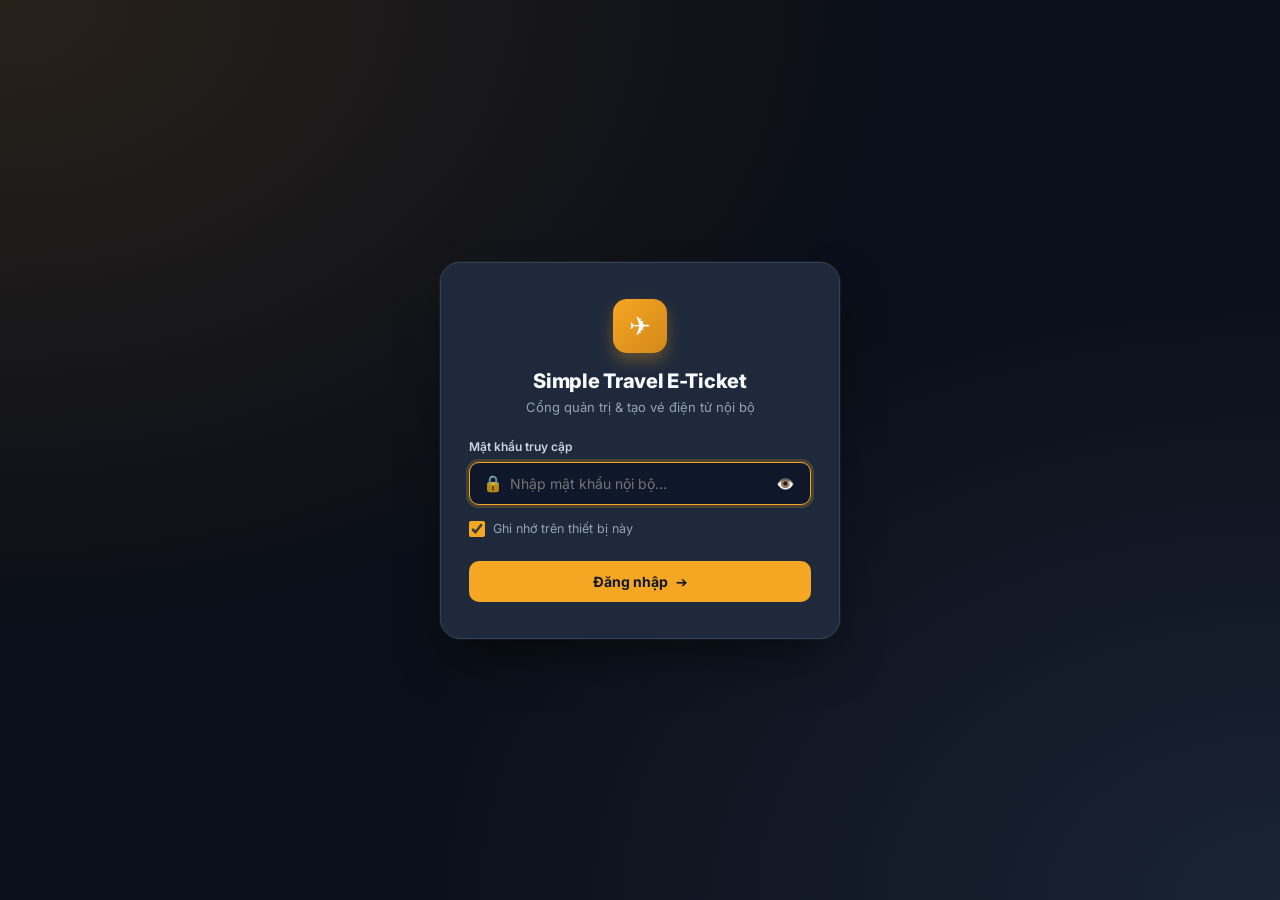
==== index.html @ 7ed2307c "feat: add duplicate booking warning with overwrite confirmation and flight date sorting in booking m" ====
<!DOCTYPE html>
<html lang="vi">
<head>
  <meta charset="UTF-8">
  <meta name="viewport" content="width=device-width, initial-scale=1.0">
  <title>Simple Travel — E-Ticket Generator</title>
  <link rel="preconnect" href="https://fonts.googleapis.com">
  <link rel="preconnect" href="https://fonts.gstatic.com" crossorigin>
  <link href="https://fonts.googleapis.com/css2?family=Inter:wght@300;400;500;600;700;800&display=swap" rel="stylesheet">
  <link rel="stylesheet" href="css/style.css?v=4.1">
  <script>
    // Early session check to prevent FOUC (flash of unauthenticated content)
    (function() {
      var isAuth = localStorage.getItem('st_auth_session') === 'true' || sessionStorage.getItem('st_auth_session') === 'true';
      if (!isAuth) {
        document.documentElement.classList.add('auth-locked');
      }
    })();
  </script>
</head>
<body>

  <!-- ===== AUTH LOGIN OVERLAY ===== -->
  <div id="auth-overlay" class="auth-overlay">
    <div class="auth-card" id="auth-card">
      <div class="auth-logo-badge">✈️</div>
      <h2 class="auth-title">Simple Travel E-Ticket</h2>
      <p class="auth-subtitle">Cổng quản trị &amp; tạo vé điện tử nội bộ</p>
      
      <form id="auth-form" class="auth-form" onsubmit="return false;">
        <div class="auth-field">
          <label for="auth-password" class="auth-label">Mật khẩu truy cập</label>
          <div class="auth-input-wrap">
            <span class="auth-input-icon">🔒</span>
            <input type="password" id="auth-password" class="auth-input" placeholder="Nhập mật khẩu nội bộ..." autocomplete="current-password">
            <button type="button" id="btn-toggle-pwd" class="btn-toggle-pwd" title="Hiện/ẩn mật khẩu">👁️</button>
          </div>
          <div id="auth-error" class="auth-error" style="display:none;"></div>
        </div>

        <div class="auth-remember-row">
          <label class="auth-remember-label">
            <input type="checkbox" id="auth-remember" checked>
            <span>Ghi nhớ trên thiết bị này</span>
          </label>
        </div>

        <button type="submit" id="btn-auth-login" class="btn btn--primary auth-btn-submit">
          <span>Đăng nhập</span> ➔
        </button>
      </form>
    </div>
  </div>

  <!-- ===== HEADER ===== -->
  <header class="header">
    <div class="header__brand">
      <div class="header__logo">✈</div>
      <div>
        <h1 class="header__title">E-Ticket Generator</h1>
        <p class="header__subtitle">Simple Travel</p>
      </div>
    </div>
    <div style="margin-left:auto;display:flex;align-items:center;gap:8px;">
      <button class="btn btn--outline btn--sm" id="btn-header-history" style="color:var(--brand-dark);border-color:var(--brand-border);background:var(--brand-surface);font-size:12px;padding:5px 12px;font-weight:600;" title="Xem các vé đã lưu & mở lại nhanh">
        📂 Quản lý Booking
      </button>
      <button class="btn btn--outline btn--sm" id="btn-header-change-pwd" style="color:var(--brand-muted);font-size:12px;padding:5px 10px;" title="Đổi mật khẩu truy cập">
        🔑 Đổi mật khẩu
      </button>
      <button class="btn btn--outline btn--sm" id="btn-header-logout" style="color:#ef4444;border-color:#fca5a5;font-size:12px;padding:5px 10px;" title="Đăng xuất khỏi thiết bị này">
        🚪 Đăng xuất
      </button>
      <span class="badge">v4.0</span>
    </div>
  </header>

  <!-- ===== APP LAYOUT ===== -->
  <div class="app-layout">

    <!-- ===== SIDEBAR ===== -->
    <aside class="sidebar" id="sidebar">

      <!-- Panel: Upload -->
      <div class="panel" id="panel-upload">
        <div class="panel__header">
          <span class="panel__step">1</span>
          <div>
            <div class="panel__title">Upload vé HTML</div>
            <div class="panel__desc">Kéo thả hoặc click chọn file</div>
          </div>
        </div>
        <div class="upload-zone" id="upload-zone">
          <div class="upload-zone__icon">
            <svg width="36" height="36" viewBox="0 0 24 24" fill="none" stroke="currentColor" stroke-width="1.5" stroke-linecap="round" stroke-linejoin="round">
              <path d="M21 15v4a2 2 0 0 1-2 2H5a2 2 0 0 1-2-2v-4"/>
              <polyline points="17 8 12 3 7 8"/><line x1="12" y1="3" x2="12" y2="15"/>
            </svg>
          </div>
          <p class="upload-zone__text">Kéo thả file HTML vào đây</p>
          <p class="upload-zone__hint">hoặc click để chọn file</p>
          <input type="file" id="file-input" accept=".html,.htm" hidden>
        </div>
        <div class="file-info" id="file-info">
          <div class="file-info__icon">
            <svg width="18" height="18" viewBox="0 0 24 24" fill="none" stroke="currentColor" stroke-width="2"><path d="M14 2H6a2 2 0 0 0-2 2v16a2 2 0 0 0 2 2h12a2 2 0 0 0 2-2V8z"/><polyline points="14 2 14 8 20 8"/></svg>
          </div>
          <div class="file-info__details">
            <span class="file-info__name" id="file-name">—</span>
            <span class="file-info__size" id="file-size">—</span>
          </div>
          <button class="file-info__remove" id="btn-remove" title="Xoá file">
            <svg width="14" height="14" viewBox="0 0 24 24" fill="none" stroke="currentColor" stroke-width="2"><line x1="18" y1="6" x2="6" y2="18"/><line x1="6" y1="6" x2="18" y2="18"/></svg>
          </button>
        </div>
      </div>

      <!-- Panel: Colors (hidden until file loaded) -->
      <div class="panel panel--collapsible collapsed" id="panel-colors" style="display:none;">
        <div class="panel__header" role="button" tabindex="0" title="Bấm để thu gọn/mở rộng">
          <span class="panel__step">2</span>
          <div style="flex:1;">
            <div class="panel__title">Màu thương hiệu</div>
            <div class="panel__desc">Chọn màu chủ đạo cho vé</div>
          </div>
          <svg class="panel__chevron" width="20" height="20" viewBox="0 0 24 24" fill="none" stroke="currentColor" stroke-width="2.5" stroke-linecap="round" stroke-linejoin="round"><polyline points="6 9 12 15 18 9"></polyline></svg>
        </div>
        <div class="panel__body">
          <span class="ctrl-label">Màu gợi ý</span>
          <div class="preset-grid" id="preset-grid"></div>
          <div class="color-picker-row">
            <input type="color" id="color-picker" value="#F5A623" class="color-picker-input">
            <input type="text" id="color-hex" value="#F5A623" class="color-hex-input" maxlength="7" spellcheck="false">
            <button class="btn btn--outline btn--sm" id="btn-reset" title="Reset về Simple Travel Orange">↺</button>
          </div>
          <div class="toggle-row">
            <label class="toggle-switch">
              <input type="checkbox" id="gradient-toggle">
              <span class="toggle-slider"></span>
            </label>
            <span class="toggle-label">Gradient header</span>
          </div>
        </div>
      </div>

      <!-- Panel: Font -->
      <div class="panel panel--collapsible collapsed" id="panel-font" style="display:none;">
        <div class="panel__header" role="button" tabindex="0" title="Bấm để thu gọn/mở rộng">
          <span class="panel__step">3</span>
          <div style="flex:1;">
            <div class="panel__title">Phông chữ &amp; Cỡ chữ</div>
            <div class="panel__desc">Chọn font &amp; chỉnh cỡ chữ cho vé</div>
          </div>
          <svg class="panel__chevron" width="20" height="20" viewBox="0 0 24 24" fill="none" stroke="currentColor" stroke-width="2.5" stroke-linecap="round" stroke-linejoin="round"><polyline points="6 9 12 15 18 9"></polyline></svg>
        </div>
        <div class="panel__body">
          <div style="margin-bottom:12px;">
            <label class="ctrl-label">Phông chữ</label>
            <select class="font-select" id="font-select">
              <option value="">— Giữ font gốc —</option>
              <option value="Inter" selected>Inter</option>
              <option value="Roboto">Roboto</option>
              <option value="Open Sans">Open Sans</option>
              <option value="Be Vietnam Pro">Be Vietnam Pro</option>
              <option value="Montserrat">Montserrat</option>
              <option value="Nunito">Nunito</option>
              <option value="Quicksand">Quicksand</option>
              <option value="Sarabun">Sarabun</option>
              <option value="Lexend">Lexend</option>
            </select>
          </div>

          <!-- Font scale moved from toolbar -->
          <div>
            <div style="display:flex;align-items:center;justify-content:space-between;margin-bottom:6px;">
              <label class="ctrl-label" style="margin:0;">Cỡ chữ toàn vé</label>
              <span class="fontscale-inline__value" id="fontscale-value" style="font-weight:700;color:var(--brand-primary);font-size:12px;">100%</span>
            </div>
            <div class="fontscale-sidebar-row" style="display:flex;align-items:center;gap:8px;">
              <button type="button" class="btn btn--outline btn--sm" id="fontscale-decrease" style="padding:4px 10px;font-size:14px;font-weight:700;">−</button>
              <input type="range" id="fontscale-slider" min="50" max="150" value="100" step="5" style="flex:1;cursor:pointer;">
              <button type="button" class="btn btn--outline btn--sm" id="fontscale-increase" style="padding:4px 10px;font-size:14px;font-weight:700;">+</button>
              <button type="button" class="btn btn--outline btn--sm" id="btn-fontscale-reset" title="Đặt lại 100% (14px)" style="padding:4px 8px;font-size:11px;">↺</button>
            </div>
          </div>
        </div>
      </div>

      <!-- Panel: Airline & Logo -->
      <div class="panel panel--collapsible collapsed" id="panel-airline" style="display:none;">
        <div class="panel__header" role="button" tabindex="0" title="Bấm để thu gọn/mở rộng">
          <span class="panel__step">4</span>
          <div style="flex:1;">
            <div class="panel__title">Hãng bay &amp; Logo</div>
            <div class="panel__desc">Tải logo riêng &amp; đổi tên hãng</div>
          </div>
          <svg class="panel__chevron" width="20" height="20" viewBox="0 0 24 24" fill="none" stroke="currentColor" stroke-width="2.5" stroke-linecap="round" stroke-linejoin="round"><polyline points="6 9 12 15 18 9"></polyline></svg>
        </div>
        <div class="panel__body">
          <!-- Custom Upload Box -->
          <div id="airline-upload-wrap" style="margin-bottom:12px;">
            <label class="ctrl-label">Tải logo riêng (.png, .jpg, .svg)</label>
            <div class="airline-upload-zone" id="airline-upload-zone">
              <svg width="20" height="20" viewBox="0 0 24 24" fill="none" stroke="currentColor" stroke-width="2" style="color:var(--brand-primary);"><path d="M21 15v4a2 2 0 0 1-2 2H5a2 2 0 0 1-2-2v-4"/><polyline points="17 8 12 3 7 8"/><line x1="12" y1="3" x2="12" y2="15"/></svg>
              <span style="font-size:12px;font-weight:600;">Chọn file ảnh logo hãng</span>
              <input type="file" id="airline-logo-input" accept="image/png,image/jpeg,image/svg+xml,image/webp" hidden>
            </div>
            <div style="font-size:10px;color:var(--brand-muted);margin-top:4px;line-height:1.4;">
              * Kích thước tự động tối ưu (tối đa 120×48px) — không làm lệch layout.
            </div>
          </div>

          <!-- Preview of uploaded logo -->
          <div id="airline-logo-preview-row" style="display:none;align-items:center;gap:10px;padding:8px 10px;background:var(--brand-surface);border:1px solid var(--brand-border);border-radius:var(--radius-sm);margin-bottom:12px;">
            <div style="width:70px;height:40px;background:#fff;border:1px solid #e2e8f0;border-radius:4px;display:flex;align-items:center;justify-content:center;overflow:hidden;padding:2px;">
              <img id="airline-logo-preview-img" src="" style="max-width:100%;max-height:100%;object-fit:contain;">
            </div>
            <div style="flex:1;min-width:0;">
              <span id="airline-logo-name-display" style="font-size:11px;font-weight:600;display:block;white-space:nowrap;overflow:hidden;text-overflow:ellipsis;">Logo tùy chỉnh</span>
              <span style="font-size:10px;color:#059669;font-weight:500;">✓ Đã sẵn sàng</span>
            </div>
            <button class="btn btn--outline btn--sm" id="btn-airline-clear" title="Xóa logo này" style="padding:3px 6px;">✕</button>
          </div>

          <!-- Airline Name text -->
          <div style="margin-bottom:12px;">
            <label class="ctrl-label">Tên hiển thị hãng bay</label>
            <input type="text" id="airline-name-input" placeholder="VD: VIETJET AIR" class="font-select" style="padding:7px 10px;font-size:12px;font-weight:600;" spellcheck="false">
          </div>

          <div class="btn-row">
            <button class="btn btn--primary btn--sm" id="btn-airline-apply">✓ Đổi logo vé</button>
            <button class="btn btn--outline btn--sm" id="btn-airline-reset">↺ Khôi phục gốc</button>
          </div>
        </div>
      </div>

      <!-- Panel: LƯU Ý -->
      <div class="panel panel--collapsible collapsed" id="panel-luu-y" style="display:none;">
        <div class="panel__header" role="button" tabindex="0" title="Bấm để thu gọn/mở rộng">
          <span class="panel__step">5</span>
          <div style="flex:1;">
            <div class="panel__title">Phần LƯU Ý</div>
            <div class="panel__desc">Ẩn/hiện &amp; chỉnh sửa nội dung</div>
          </div>
          <svg class="panel__chevron" width="20" height="20" viewBox="0 0 24 24" fill="none" stroke="currentColor" stroke-width="2.5" stroke-linecap="round" stroke-linejoin="round"><polyline points="6 9 12 15 18 9"></polyline></svg>
        </div>
        <div class="panel__body">
          <div class="luu-y-toggle-row">
            <label class="toggle-switch">
              <input type="checkbox" id="luu-y-toggle" checked>
              <span class="toggle-slider"></span>
            </label>
            <div>
              <div class="luu-y-toggle-text">Hiển thị trên vé</div>
              <div class="luu-y-toggle-hint">Bỏ tick để ẩn khi xuất</div>
            </div>
          </div>

          <!-- Rich formatting toolbar for LƯU Ý -->
          <div class="luu-y-toolbar" id="luu-y-toolbar">
            <button type="button" class="luu-y-tb-btn" data-cmd="bold" title="In đậm"><b>B</b></button>
            <button type="button" class="luu-y-tb-btn" data-cmd="italic" title="In nghiêng"><i>I</i></button>
            <button type="button" class="luu-y-tb-btn" data-cmd="underline" title="Gạch chân"><u>U</u></button>
            <span style="width:1px;height:14px;background:var(--brand-border);margin:0 2px;"></span>
            <button type="button" class="luu-y-tb-btn" data-cmd="insertUnorderedList" title="Danh sách chấm">• List</button>
            <span style="width:1px;height:14px;background:var(--brand-border);margin:0 2px;"></span>
            <button type="button" class="luu-y-tb-btn" data-cmd="color" data-val="#c0392b" title="Chữ đỏ" style="color:#c0392b;font-weight:700;">Đỏ</button>
            <button type="button" class="luu-y-tb-btn" data-cmd="color" data-val="#1C1917" title="Chữ đen" style="color:#1C1917;font-weight:700;">Đen</button>
          </div>

          <!-- Rich ContentEditable Editor for LƯU Ý: Preserves all format when copying/pasting -->
          <div id="luu-y-editor" class="luu-y-editor" contenteditable="true" spellcheck="false"></div>

          <div class="btn-row" style="margin-top:10px;">
            <button class="btn btn--primary btn--sm" id="btn-luu-y-apply">✓ Áp dụng</button>
            <button class="btn btn--outline btn--sm" id="btn-luu-y-reset">↺ Gốc</button>
          </div>

          <!-- Section: Saved Templates for Quick Selection (VI, EN, etc.) -->
          <div class="luu-y-templates-section">
            <div style="display:flex;align-items:center;justify-content:space-between;margin-bottom:6px;">
              <span class="ctrl-label" style="margin:0;">Bản lưu mẫu (Chọn nhanh)</span>
              <button type="button" class="btn btn--primary btn--sm" id="btn-luu-y-update-template" style="display:none;font-size:10.5px;padding:3px 8px;" title="Lưu các chỉnh sửa vừa soạn vào mẫu đang chọn">💾 Lưu sửa đổi vào mẫu này</button>
            </div>
            <div id="luu-y-template-list" class="luu-y-template-list">
              <!-- Rendered dynamically in app.js -->
            </div>

            <!-- Add new template row -->
            <div class="luu-y-add-template-row">
              <input type="text" id="luu-y-new-template-name" placeholder="Tên mẫu mới (VD: Vé Quốc Tế...)" class="font-select" style="padding:6px 8px;font-size:11px;flex:1;" spellcheck="false">
              <button type="button" class="btn btn--outline btn--sm" id="btn-luu-y-add-template" title="Lưu nội dung đang soạn thành mẫu mới">+ Lưu mẫu mới</button>
            </div>
            <div style="display:flex;justify-content:flex-end;margin-top:6px;">
              <button type="button" id="btn-luu-y-reset-all-templates" style="background:none;border:none;color:var(--brand-muted);font-size:10px;cursor:pointer;text-decoration:underline;">↺ Khôi phục 3 mẫu gốc</button>
            </div>
          </div>
        </div>
      </div>

    </aside>

    <!-- ===== PREVIEW MAIN ===== -->
    <main class="preview-main">

      <!-- Empty state (before file loaded) -->
      <div class="preview-empty" id="preview-empty">
        <div class="preview-empty__icon">📄</div>
        <div class="preview-empty__text">Chưa có vé để xem</div>
        <div class="preview-empty__hint">Upload file HTML từ sidebar bên trái để bắt đầu</div>
      </div>

      <!-- Editing banner -->
      <div class="editing-banner" id="editing-banner">
        ✏️ Chế độ soạn thảo đang BẬT — Click vào text trên vé để chỉnh sửa
      </div>

      <!-- Toolbar (hidden until file loaded) -->
      <div class="preview-toolbar" id="preview-toolbar" style="display:none;">
        <div class="preview-toolbar__left" style="display:flex;align-items:center;gap:6px;">
          <button class="btn btn--pdf" id="btn-pdf">
            <svg width="14" height="14" viewBox="0 0 24 24" fill="none" stroke="currentColor" stroke-width="2"><path d="M14 2H6a2 2 0 0 0-2 2v16a2 2 0 0 0 2 2h12a2 2 0 0 0 2-2V8z"/><polyline points="14 2 14 8 20 8"/></svg>
            PDF A4
          </button>
          <button class="btn btn--img" id="btn-img">
            <svg width="14" height="14" viewBox="0 0 24 24" fill="none" stroke="currentColor" stroke-width="2"><rect x="3" y="3" width="18" height="18" rx="2"/><circle cx="8.5" cy="8.5" r="1.5"/><polyline points="21 15 16 10 5 21"/></svg>
            Tải ảnh
          </button>
          <button class="btn btn--copy" id="btn-copy-image">
            <svg width="14" height="14" viewBox="0 0 24 24" fill="none" stroke="currentColor" stroke-width="2"><rect x="9" y="9" width="13" height="13" rx="2"/><path d="M5 15H4a2 2 0 0 1-2-2V4a2 2 0 0 1 2-2h9a2 2 0 0 1 2 2v1"/></svg>
            Copy ảnh
          </button>
          <button class="btn btn--mobile-qr" id="btn-mobile-qr" title="Xuất vé Mobile & Tạo mã QR">
            Vé Mobile &amp; QR
          </button>
        </div>

        <!-- Right side of toolbar: Save booking & Edit mode -->
        <div class="preview-toolbar__right" style="margin-left:auto;display:flex;align-items:center;gap:8px;">
          <button class="btn btn--save-booking" id="btn-save-booking" title="Lưu thông tin booking chính thức vào danh sách">
            Lưu booking
          </button>
          <button class="btn btn--edit" id="btn-toggle-edit">
            <svg width="14" height="14" viewBox="0 0 24 24" fill="none" stroke="currentColor" stroke-width="2"><path d="M11 4H4a2 2 0 0 0-2 2v14a2 2 0 0 0 2 2h14a2 2 0 0 0 2-2v-7"/><path d="M18.5 2.5a2.121 2.121 0 0 1 3 3L12 15l-4 1 1-4 9.5-9.5z"/></svg>
            <span>Soạn thảo</span>
          </button>
        </div>
      </div>

      <!-- Preview iframe container -->
      <div class="preview-container" id="preview-container" style="display:none;">
        <iframe id="preview-iframe" class="preview-iframe" sandbox="allow-same-origin allow-scripts allow-modals" scrolling="no"></iframe>
      </div>

    </main>
  </div>

  <!-- ===== TOAST ===== -->
  <div class="toast-container" id="toast-container"></div>

  <!-- ===== LOADING ===== -->
  <div class="preview-loading" id="preview-loading" style="display:none;">
    <div class="spinner"></div>
    <p>Đang xử lý...</p>
  </div>

  <!-- ===== EDIT TOOLBAR (floating) ===== -->
  <div class="edit-toolbar" id="edit-toolbar">
    <button class="edit-toolbar__btn" data-cmd="bold" title="Bold"><b>B</b></button>
    <button class="edit-toolbar__btn" data-cmd="italic" title="Italic"><i>I</i></button>
    <button class="edit-toolbar__btn" data-cmd="underline" title="Underline"><u>U</u></button>
    <span class="edit-toolbar__divider"></span>
    <button class="edit-toolbar__btn" data-cmd="increaseFontSize">A+</button>
    <button class="edit-toolbar__btn" data-cmd="decreaseFontSize">A−</button>
    <span class="edit-toolbar__divider"></span>
    <button class="edit-toolbar__btn" data-cmd="undo">↩</button>
    <span class="edit-toolbar__divider"></span>
    <button class="edit-toolbar__btn" id="btn-edit-toolbar-airline" title="Đổi logo hãng bay">✈ Hãng bay</button>
    <span class="edit-toolbar__divider"></span>
    <button class="edit-toolbar__btn edit-toolbar__btn--done" data-cmd="done">✓ Xong</button>
  </div>

  <!-- ===== MODAL: MOBILE & QR CODE ===== -->
  <div class="modal-backdrop" id="modal-mobile-qr" style="display:none;">
    <div class="modal-card" style="max-width: 960px; width: 95%;">
      <div class="modal-header">
        <div class="modal-title">
          <span style="font-size: 22px;">📱</span>
          <div>
            <h3>Vé Mobile &amp; Mã QR</h3>
            <p>Khách quét mã mở vé chuẩn điện thoại hoặc gửi trực tiếp file ảnh</p>
          </div>
        </div>
        <button class="modal-close" id="btn-modal-close" title="Đóng">✕</button>
      </div>
      <div class="modal-body modal-body--two-col">
        <!-- Left: Realistic Mobile Ticket Preview with 2 Action Buttons -->
        <div class="mobile-preview-col">
          <div class="mobile-preview-frame">
            <iframe id="mobile-preview-iframe" class="mobile-preview-screen" sandbox="allow-same-origin allow-scripts allow-modals"></iframe>
          </div>
          <div class="mobile-preview-actions">
            <button class="btn btn--primary" id="btn-download-mobile-img" style="flex:1;">
              ⬇️ Tải ảnh
            </button>
            <button class="btn btn--copy" id="btn-copy-mobile-img" style="flex:1;">
              📋 Sao chép
            </button>
          </div>
        </div>

        <!-- Right: Actions (Row 1: QR & Toggle, Row 2: Link & Summary) -->
        <div class="modal-actions-col">
          <!-- Row 1: QR Code + Download Button + A4 QR Toggle -->
          <div class="modal-section-card qr-section-card">
            <div class="qr-col-left">
              <div class="qr-canvas-wrap" id="qr-code-container">
                <!-- QRCode generated here -->
              </div>
              <button class="btn btn--outline btn--sm" id="btn-download-qr" style="width:100%;white-space:nowrap;font-size:11.5px;padding:6px 6px;justify-content:center;">
                ⬇️ Tải mã QR (PNG)
              </button>
            </div>
            <div class="qr-section-details">
              <!-- Option: Show QR on A4 Ticket (Moved to TOP as requested) -->
              <div class="a4-qr-toggle-inline">
                <label class="toggle-switch">
                  <input type="checkbox" id="a4-qr-toggle" checked>
                  <span class="toggle-slider"></span>
                </label>
                <div>
                  <div style="font-size:12px;font-weight:700;color:var(--brand-dark);">Hiển thị mã QR trên vé A4</div>
                  <div style="font-size:11px;color:var(--brand-muted);">Tự động chèn mã QR vào phần đầu vé in / xuất PDF</div>
                </div>
              </div>

              <div>
                <span class="qr-title" style="margin:0;">Mã QR xem vé trực tuyến</span>
                <p class="qr-desc" style="margin:4px 0 0;">
                  Quét bằng <strong>Camera</strong> hoặc <strong>Zalo</strong> để mở vé ngay trên điện thoại (không cần cài app).
                </p>
              </div>
            </div>
          </div>

          <!-- Row 2: Online Ticket Link & Flight Summary -->
          <div class="modal-section-card share-section-card">
            <!-- Line 1: Ticket Link -->
            <div style="margin-bottom:10px;">
              <div style="display:flex;align-items:center;justify-content:space-between;margin-bottom:4px;">
                <label class="ctrl-label" style="font-size:12px;font-weight:700;color:var(--brand-dark);margin:0;">Đường dẫn vé trực tuyến</label>
                <span id="cloud-link-badge" style="font-size:11px;font-weight:600;"></span>
              </div>
              <div class="share-link-row">
                <input type="text" id="mobile-url-input" readonly class="share-link-input" spellcheck="false">
                <button class="btn btn--outline btn--sm" id="btn-copy-mobile-url" title="Sao chép link vé trực tuyến" style="white-space:nowrap;">📋 Copy</button>
                <button class="btn btn--primary btn--sm" id="btn-modal-save-cloud" title="Lưu booking lên đám mây" style="white-space:nowrap;">💾 Lưu link ngắn</button>
              </div>
            </div>

            <!-- Line 2: Flight Summary Textarea with Copy Button (Expands downward) -->
            <div class="flight-summary-box">
              <div style="display:flex;align-items:center;justify-content:space-between;margin-bottom:4px;">
                <label class="ctrl-label" style="font-size:12px;font-weight:700;color:var(--brand-dark);margin:0;">Tóm tắt hành trình bay (Gửi Zalo/SMS)</label>
                <button class="btn btn--outline btn--sm" id="btn-copy-flight-summary" style="padding:3px 8px;font-size:11px;white-space:nowrap;">
                  📋 Copy tóm tắt
                </button>
              </div>
              <textarea id="flight-summary-textarea" readonly class="flight-summary-textarea" spellcheck="false"></textarea>
            </div>
          </div>
        </div>
      </div>
    </div>
  </div>

  <!-- ===== MODAL: BOOKING HISTORY ===== -->
  <div class="modal-backdrop" id="modal-history" style="display:none;">
    <div class="modal-card" style="max-width: 860px; width: 95%;">
      <div class="modal-header">
        <div class="modal-title">
          <span style="font-size: 22px;">📂</span>
          <div>
            <h3>Quản lý Booking &amp; Lịch sử vé</h3>
            <p>Danh sách các mã đặt chỗ đã tạo — Bấm để mở lại vé, lấy link mobile hoặc copy hành trình</p>
          </div>
        </div>
        <button class="modal-close" id="btn-modal-history-close" title="Đóng">✕</button>
      </div>

      <div class="modal-body" style="flex-direction: column; gap: 12px; padding: 16px 20px;">
        <div style="display: flex; gap: 10px; align-items: center; justify-content: space-between; flex-wrap: wrap;">
          <input type="text" id="history-search-input" placeholder="🔍 Tìm theo Mã đặt chỗ (PNR), Tên khách hoặc Chặng bay..." class="font-select" style="padding: 8px 12px; font-size: 13px; flex: 1; min-width: 260px;" spellcheck="false">
          
          <div style="display: flex; align-items: center; gap: 6px;">
            <label for="history-sort-select" style="font-size: 12px; font-weight: 600; color: var(--brand-dark); white-space: nowrap;">Sắp xếp:</label>
            <select id="history-sort-select" class="font-select" style="padding: 7px 10px; font-size: 12px; border-radius: var(--radius-sm); background: #fff;">
              <option value="flightDate-asc" selected>🛫 Ngày bay (Gần nhất → Xa nhất)</option>
              <option value="flightDate-desc">🛫 Ngày bay (Xa nhất → Gần nhất)</option>
              <option value="updatedAt-desc">🕒 Thời gian lưu (Mới nhất)</option>
              <option value="pnr-asc">🔤 Mã đặt chỗ (A → Z)</option>
            </select>
          </div>

          <button class="btn btn--outline btn--sm" id="btn-clear-all-history" style="color: #ef4444; border-color: #fca5a5; white-space: nowrap;">
            🗑️ Xóa tất cả
          </button>
        </div>

        <div id="history-table-container" style="max-height: 440px; overflow-y: auto; border: 1px solid var(--brand-border); border-radius: 8px; background: #fff;">
          <!-- Rendered dynamically -->
        </div>
      </div>
    </div>
  </div>

  <!-- ===== MODAL: CHANGE PASSWORD ===== -->
  <div class="modal-backdrop" id="modal-change-pwd" style="display:none;">
    <div class="modal-card" style="max-width: 420px; width: 92%;">
      <div class="modal-header">
        <div class="modal-title">
          <span style="font-size: 22px;">🔑</span>
          <div>
            <h3>Đổi mật khẩu truy cập</h3>
            <p>Cập nhật mật khẩu bảo vệ công cụ tạo vé</p>
          </div>
        </div>
        <button class="modal-close" id="btn-change-pwd-close" title="Đóng">✕</button>
      </div>
      <div class="modal-body" style="padding: 20px;">
        <form id="form-change-pwd" style="width: 100%;" onsubmit="return false;">
          <div style="margin-bottom: 14px;">
            <label style="display:block;font-size:12px;font-weight:700;color:var(--brand-dark);margin-bottom:6px;">Mật khẩu hiện tại</label>
            <input type="password" id="pwd-current" class="share-link-input" placeholder="Nhập mật khẩu đang dùng..." style="width:100%;background:#F8FAFC;">
          </div>
          <div style="margin-bottom: 14px;">
            <label style="display:block;font-size:12px;font-weight:700;color:var(--brand-dark);margin-bottom:6px;">Mật khẩu mới</label>
            <input type="password" id="pwd-new" class="share-link-input" placeholder="Tối thiểu 6 ký tự..." style="width:100%;background:#F8FAFC;">
          </div>
          <div style="margin-bottom: 16px;">
            <label style="display:block;font-size:12px;font-weight:700;color:var(--brand-dark);margin-bottom:6px;">Xác nhận mật khẩu mới</label>
            <input type="password" id="pwd-confirm" class="share-link-input" placeholder="Nhập lại mật khẩu mới..." style="width:100%;background:#F8FAFC;">
          </div>
          <div id="change-pwd-error" style="color:#EF4444;font-size:12px;margin-bottom:12px;display:none;padding:6px 10px;background:#FEF2F2;border-radius:6px;"></div>
          <div style="display:flex;justify-content:flex-end;gap:10px;">
            <button type="button" class="btn btn--outline btn--sm" id="btn-change-pwd-cancel">Hủy</button>
            <button type="submit" class="btn btn--primary btn--sm" id="btn-change-pwd-save">Lưu mật khẩu mới</button>
          </div>
        </form>
      </div>
    </div>
  </div>

  <script src="https://cdnjs.cloudflare.com/ajax/libs/html2canvas/1.4.1/html2canvas.min.js"></script>
  <script src="js/vendor/lz-string.min.js"></script>
  <script src="js/vendor/qrcode.min.js"></script>
  <script src="js/app.js?v=4.9"></script>
</body>
</html>
---- css/style.css ----
/* ============================================================
   SIMPLE TRAVEL — E-TICKET GENERATOR
   style.css — Sidebar + Preview Layout
   Brand: Simple Travel (#F5A623)
   ============================================================ */

:root {
  --brand-primary: #F5A623;
  --brand-dark: #D4891A;
  --brand-light: #FDF3E0;
  --brand-surface: #FAF7F2;
  --brand-text: #1C1917;
  --brand-muted: #78716C;
  --brand-border: #E8E0D5;
  --brand-white: #FFFFFF;
  --sidebar-w: 350px;
  --header-h: 56px;
  --radius-sm: 6px;
  --radius-md: 10px;
  --radius-lg: 14px;
  --shadow-sm: 0 1px 3px rgba(0,0,0,.06);
  --shadow-md: 0 4px 16px rgba(0,0,0,.08);
  --shadow-lg: 0 8px 32px rgba(0,0,0,.12);
  --transition: .2s ease;
}

/* ─── Reset ──────────────────────────────────────────────── */
*, *::before, *::after { margin: 0; padding: 0; box-sizing: border-box; }
body {
  font-family: 'Inter', system-ui, -apple-system, sans-serif;
  background: #f4f1ec;
  color: var(--brand-text);
  height: 100vh;
  overflow: hidden;
  display: flex;
  flex-direction: column;
  -webkit-font-smoothing: antialiased;
}
button { cursor: pointer; font-family: inherit; }
input, textarea, select { font-family: inherit; }

/* ─── Header ─────────────────────────────────────────────── */
.header {
  height: var(--header-h);
  background: var(--brand-white);
  border-bottom: 1px solid var(--brand-border);
  display: flex;
  align-items: center;
  justify-content: space-between;
  padding: 0 20px;
  flex-shrink: 0;
  z-index: 100;
}
.header__brand {
  display: flex;
  align-items: center;
  gap: 10px;
}
.header__logo {
  width: 36px; height: 36px;
  background: linear-gradient(135deg, var(--brand-primary), var(--brand-dark));
  border-radius: var(--radius-sm);
  display: flex;
  align-items: center;
  justify-content: center;
  font-size: 18px;
  color: white;
}
.header__title {
  font-size: 16px;
  font-weight: 700;
  color: var(--brand-text);
  line-height: 1.2;
}
.header__subtitle {
  font-size: 11px;
  color: var(--brand-muted);
  font-weight: 400;
}
.badge {
  background: var(--brand-light);
  color: var(--brand-dark);
  font-size: 11px;
  font-weight: 600;
  padding: 4px 10px;
  border-radius: 20px;
  letter-spacing: .3px;
}

/* ─── App Layout (2 columns) ─────────────────────────────── */
.app-layout {
  display: flex;
  flex: 1;
  overflow: hidden;
}

/* ─── Sidebar ────────────────────────────────────────────── */
.sidebar {
  width: var(--sidebar-w);
  flex-shrink: 0;
  overflow-y: auto;
  overflow-x: hidden;
  background: var(--brand-white);
  border-right: 1px solid var(--brand-border);
}
.sidebar::-webkit-scrollbar { width: 5px; }
.sidebar::-webkit-scrollbar-thumb { background: var(--brand-border); border-radius: 4px; }

/* Sidebar Panel */
.panel {
  padding: 18px 16px;
  border-bottom: 1px solid var(--brand-border);
}
.panel:last-child { border-bottom: none; }
.panel__header {
  display: flex;
  align-items: center;
  gap: 10px;
  margin-bottom: 14px;
}
.panel__step {
  width: 26px; height: 26px;
  background: var(--brand-primary);
  color: white;
  font-size: 11px;
  font-weight: 700;
  border-radius: 50%;
  display: flex;
  align-items: center;
  justify-content: center;
  flex-shrink: 0;
}
.panel__title {
  font-size: 13px;
  font-weight: 700;
  color: var(--brand-text);
}
.panel__desc {
  font-size: 11px;
  color: var(--brand-muted);
  margin-top: 2px;
  line-height: 1.4;
}

/* Collapsible Panels */
.panel--collapsible .panel__header {
  cursor: pointer;
  user-select: none;
  transition: opacity var(--transition);
}
.panel--collapsible .panel__header:hover {
  opacity: 0.8;
}
.panel__chevron {
  margin-left: auto;
  width: 20px;
  height: 20px;
  color: #64748b;
  transition: transform 0.25s ease, color 0.2s ease;
  flex-shrink: 0;
  display: block;
}
.panel--collapsible .panel__header:hover .panel__chevron {
  color: var(--brand-primary);
}
.panel.collapsed .panel__body {
  display: none;
}
.panel.collapsed .panel__header {
  margin-bottom: 0;
}
.panel.collapsed .panel__chevron {
  transform: rotate(-90deg);
}

/* ─── Upload Zone ────────────────────────────────────────── */
.upload-zone {
  border: 2px dashed var(--brand-border);
  border-radius: var(--radius-md);
  padding: 12px 14px;
  text-align: center;
  cursor: pointer;
  transition: all var(--transition);
  background: var(--brand-surface);
}
.upload-zone:hover,
.upload-zone.drag-over {
  border-color: var(--brand-primary);
  background: var(--brand-light);
}
.upload-zone__icon { color: var(--brand-primary); margin-bottom: 4px; display: flex; justify-content: center; }
.upload-zone__icon svg { width: 26px; height: 26px; }
.upload-zone__text { font-size: 12.5px; font-weight: 600; color: var(--brand-text); }
.upload-zone__hint { font-size: 11px; color: var(--brand-muted); margin-top: 2px; }

/* File Info */
.file-info {
  display: none;
  align-items: center;
  gap: 10px;
  padding: 10px 12px;
  background: var(--brand-light);
  border-radius: var(--radius-sm);
  margin-top: 10px;
}
.file-info__icon { color: var(--brand-primary); flex-shrink: 0; }
.file-info__details { flex: 1; min-width: 0; }
.file-info__name {
  font-size: 12px;
  font-weight: 600;
  display: block;
  white-space: nowrap;
  overflow: hidden;
  text-overflow: ellipsis;
}
.file-info__size { font-size: 10px; color: var(--brand-muted); }
.file-info__remove {
  background: none;
  border: none;
  color: var(--brand-muted);
  padding: 4px;
  border-radius: 4px;
  transition: all var(--transition);
}
.file-info__remove:hover { background: #fee2e2; color: #dc2626; }

/* ─── Color Controls ─────────────────────────────────────── */
.preset-grid {
  display: flex;
  flex-wrap: wrap;
  gap: 8px;
  margin-bottom: 10px;
}
.preset-btn {
  width: 32px; height: 32px;
  border-radius: 50%;
  border: 2px solid transparent;
  background: var(--preset-color);
  position: relative;
  transition: all var(--transition);
}
.preset-btn:hover { transform: scale(1.15); }
.preset-btn.active { border-color: var(--brand-text); box-shadow: 0 0 0 2px white, 0 0 0 4px var(--brand-text); }
.preset-btn__check {
  display: none;
  color: white;
  font-size: 14px;
  font-weight: 700;
  text-shadow: 0 1px 2px rgba(0,0,0,.4);
}
.preset-btn.active .preset-btn__check { display: block; }

.color-picker-row {
  display: flex;
  align-items: center;
  gap: 8px;
  margin-top: 10px;
}
.color-picker-input {
  width: 36px; height: 36px;
  border: 2px solid var(--brand-border);
  border-radius: var(--radius-sm);
  cursor: pointer;
  padding: 2px;
  background: none;
}
.color-hex-input {
  width: 80px;
  padding: 7px 10px;
  border: 1px solid var(--brand-border);
  border-radius: var(--radius-sm);
  font-size: 12px;
  font-family: 'SF Mono', 'Fira Code', monospace;
  text-transform: uppercase;
  text-align: center;
  outline: none;
}
.color-hex-input:focus { border-color: var(--brand-primary); }

/* Toggle Switch */
.toggle-row {
  display: flex;
  align-items: center;
  gap: 8px;
  margin-top: 8px;
}
.toggle-switch {
  position: relative;
  width: 36px;
  height: 20px;
  flex-shrink: 0;
}
.toggle-switch input { display: none; }
.toggle-slider {
  position: absolute;
  inset: 0;
  background: #ccc;
  border-radius: 20px;
  cursor: pointer;
  transition: var(--transition);
}
.toggle-slider::before {
  content: '';
  position: absolute;
  width: 16px; height: 16px;
  left: 2px; top: 2px;
  background: white;
  border-radius: 50%;
  transition: var(--transition);
}
.toggle-switch input:checked + .toggle-slider { background: var(--brand-primary); }
.toggle-switch input:checked + .toggle-slider::before { transform: translateX(16px); }
.toggle-label { font-size: 12px; color: var(--brand-muted); }

/* Small label */
.ctrl-label {
  font-size: 11px;
  font-weight: 600;
  color: var(--brand-muted);
  text-transform: uppercase;
  letter-spacing: .5px;
  margin-bottom: 6px;
  display: block;
}

/* ─── Font Selector ──────────────────────────────────────── */
.font-select {
  width: 100%;
  padding: 8px 10px;
  border: 1px solid var(--brand-border);
  border-radius: var(--radius-sm);
  font-size: 13px;
  color: var(--brand-text);
  background: var(--brand-white);
  outline: none;
  cursor: pointer;
}
.font-select:focus { border-color: var(--brand-primary); }

/* ─── LƯU Ý ─────────────────────────────────────────────── */
.luu-y-toggle-row {
  display: flex;
  align-items: center;
  gap: 10px;
  padding: 10px 12px;
  background: var(--brand-surface);
  border: 1px solid var(--brand-border);
  border-radius: var(--radius-sm);
  margin-bottom: 12px;
}
.luu-y-toggle-text { font-size: 12px; font-weight: 600; }
.luu-y-toggle-hint { font-size: 10px; color: var(--brand-muted); margin-top: 1px; }

/* LƯU Ý Rich Editor */
.luu-y-toolbar {
  display: flex;
  align-items: center;
  gap: 3px;
  padding: 4px 6px;
  background: var(--brand-surface);
  border: 1px solid var(--brand-border);
  border-bottom: none;
  border-radius: var(--radius-sm) var(--radius-sm) 0 0;
}
.luu-y-tb-btn {
  background: transparent;
  border: 1px solid transparent;
  border-radius: 4px;
  padding: 2px 7px;
  font-size: 11px;
  color: var(--brand-text);
  cursor: pointer;
  transition: all var(--transition);
}
.luu-y-tb-btn:hover {
  background: #fff;
  border-color: var(--brand-border);
}
.luu-y-editor {
  width: 100%;
  min-height: 140px;
  max-height: 260px;
  overflow-y: auto;
  padding: 10px;
  font-size: 11.5px;
  line-height: 1.6;
  color: var(--brand-text);
  background: var(--brand-white);
  border: 1px solid var(--brand-border);
  border-radius: 0 0 var(--radius-sm) var(--radius-sm);
  outline: none;
  transition: border-color var(--transition);
}
.luu-y-editor:focus { border-color: var(--brand-primary); }
.luu-y-editor p { margin: 0 0 6px 0; }
.luu-y-editor ul, .luu-y-editor ol { padding-left: 18px; margin: 4px 0 6px; }

/* Saved Templates Section */
.luu-y-templates-section {
  margin-top: 14px;
  border-top: 1px solid var(--brand-border);
  padding-top: 10px;
}
.luu-y-template-list {
  display: flex;
  flex-direction: column;
  gap: 5px;
  max-height: 190px;
  overflow-y: auto;
}
.luu-y-template-item {
  display: flex;
  align-items: center;
  justify-content: space-between;
  padding: 6px 8px;
  background: var(--brand-surface);
  border: 1px solid var(--brand-border);
  border-radius: var(--radius-sm);
  transition: all var(--transition);
}
.luu-y-template-item:hover {
  border-color: var(--brand-primary);
  background: #fff;
}
.luu-y-template-item.active {
  border-color: var(--brand-primary);
  background: var(--brand-light);
}
.luu-y-template-name {
  font-size: 11.5px;
  font-weight: 500;
  color: var(--brand-text);
  flex: 1;
  cursor: pointer;
  white-space: nowrap;
  overflow: hidden;
  text-overflow: ellipsis;
  padding-right: 6px;
}
.luu-y-template-actions {
  display: flex;
  align-items: center;
  gap: 4px;
  flex-shrink: 0;
}
.luu-y-add-template-row {
  display: flex;
  gap: 6px;
  margin-top: 8px;
  align-items: center;
}

/* ─── Buttons ────────────────────────────────────────────── */
.btn {
  display: inline-flex;
  align-items: center;
  gap: 5px;
  padding: 7px 12px;
  border-radius: var(--radius-sm);
  font-size: 12px;
  font-weight: 600;
  border: none;
  transition: all var(--transition);
  white-space: nowrap;
}
.btn svg { flex-shrink: 0; }
.btn--primary {
  background: var(--brand-primary);
  color: white;
}
.btn--primary:hover { background: var(--brand-dark); }
.btn--outline {
  background: transparent;
  border: 1px solid var(--brand-border);
  color: var(--brand-text);
}
.btn--outline:hover { border-color: var(--brand-primary); color: var(--brand-primary); }
.btn--sm { padding: 5px 8px; font-size: 11px; }
.btn-row { display: flex; gap: 6px; margin-top: 10px; flex-wrap: wrap; }

/* ─── Preview Main Area ──────────────────────────────────── */
.preview-main {
  flex: 1;
  display: flex;
  flex-direction: column;
  overflow: hidden;
  background: #eae7e1;
  min-width: 0;
}

/* Empty state */
.preview-empty {
  flex: 1;
  display: flex;
  flex-direction: column;
  align-items: center;
  justify-content: center;
  color: var(--brand-muted);
  gap: 12px;
  padding: 40px;
}
.preview-empty__icon { font-size: 48px; opacity: .4; }
.preview-empty__text { font-size: 15px; font-weight: 500; }
.preview-empty__hint { font-size: 12px; }

/* Toolbar */
.preview-toolbar {
  padding: 10px 16px;
  background: var(--brand-white);
  border-bottom: 1px solid var(--brand-border);
  display: flex;
  align-items: center;
  gap: 6px;
  flex-shrink: 0;
  flex-wrap: wrap;
}
.toolbar-divider {
  width: 1px;
  height: 24px;
  background: var(--brand-border);
  margin: 0 4px;
}
.btn--pdf { background: #dc2626; color: white; }
.btn--pdf:hover { background: #b91c1c; }
.btn--img { background: #059669; color: white; }
.btn--img:hover { background: #047857; }
.btn--copy { background: #7c3aed; color: white; }
.btn--copy:hover { background: #6d28d9; }
.btn--save-booking { background: #0284c7; color: white; }
.btn--save-booking:hover { background: #0369a1; }
.btn--edit { background: transparent; border: 1px solid var(--brand-border); color: var(--brand-text); }
.btn--edit:hover { border-color: var(--brand-primary); color: var(--brand-primary); }
.btn--edit.active {
  background: var(--brand-light);
  border-color: var(--brand-primary);
  color: var(--brand-dark);
}

/* Font scale inline */
.fontscale-inline {
  display: flex;
  align-items: center;
  gap: 4px;
  margin-left: auto;
}
.fontscale-inline__label { font-size: 11px; color: var(--brand-muted); white-space: nowrap; }
.fontscale-inline__btn {
  width: 24px; height: 24px;
  border: 1px solid var(--brand-border);
  border-radius: 4px;
  background: white;
  font-size: 14px;
  display: flex;
  align-items: center;
  justify-content: center;
  color: var(--brand-text);
}
.fontscale-inline__btn:hover { border-color: var(--brand-primary); }
.fontscale-inline__slider {
  width: 80px;
  accent-color: var(--brand-primary);
}
.fontscale-inline__value {
  font-size: 11px;
  font-weight: 600;
  color: var(--brand-primary);
  min-width: 32px;
  text-align: center;
}
.fontscale-inline__reset {
  background: none;
  border: none;
  font-size: 14px;
  color: var(--brand-muted);
  padding: 2px;
}
.fontscale-inline__reset:hover { color: var(--brand-primary); }

/* Airline Upload Zone */
.airline-upload-zone {
  border: 1.5px dashed var(--brand-border);
  border-radius: var(--radius-sm);
  padding: 10px 12px;
  background: var(--brand-surface);
  display: flex;
  align-items: center;
  gap: 8px;
  cursor: pointer;
  transition: all var(--transition);
}
.airline-upload-zone:hover {
  border-color: var(--brand-primary);
  background: var(--brand-light);
}

/* Preview Container — Only THIS container scrolls on the right side */
.preview-container {
  flex: 1;
  overflow-y: auto;
  overflow-x: hidden;
  padding: 24px 20px 80px;
  display: flex;
  justify-content: center;
  align-items: flex-start;
}
.preview-container::-webkit-scrollbar { width: 8px; }
.preview-container::-webkit-scrollbar-thumb { background: #cbd5e1; border-radius: 4px; }
.preview-container::-webkit-scrollbar-track { background: transparent; }

/* Iframe: Auto-height, NO internal scrollbar, Centered */
.preview-iframe {
  width: 800px;
  max-width: 100%;
  height: 600px;
  border: none;
  background: var(--brand-white);
  box-shadow: 0 4px 24px rgba(0,0,0,0.12);
  border-radius: var(--radius-sm);
  display: block;
  margin: 0 auto;
  overflow: hidden !important;
  transition: height 0.2s ease;
}

/* Editing banner */
.editing-banner {
  display: none;
  align-items: center;
  gap: 6px;
  padding: 8px 16px;
  background: #fef3c7;
  border-bottom: 1px solid #fbbf24;
  font-size: 12px;
  font-weight: 500;
  color: #92400e;
}
.editing-banner.visible { display: flex; }

/* ─── Edit Toolbar (floating) ────────────────────────────── */
.edit-toolbar {
  display: none;
  position: fixed;
  bottom: 20px;
  left: 50%;
  transform: translateX(-50%);
  background: var(--brand-white);
  border-radius: var(--radius-lg);
  box-shadow: var(--shadow-lg), 0 0 0 1px rgba(0,0,0,.06);
  padding: 6px 10px;
  gap: 2px;
  align-items: center;
  z-index: 1000;
}
.edit-toolbar__btn {
  background: none;
  border: none;
  padding: 6px 10px;
  border-radius: var(--radius-sm);
  font-size: 13px;
  color: var(--brand-text);
  transition: all var(--transition);
  display: flex;
  align-items: center;
  justify-content: center;
}
.edit-toolbar__btn:hover { background: var(--brand-surface); }
.edit-toolbar__btn--done {
  background: var(--brand-primary);
  color: white;
  font-weight: 600;
}
.edit-toolbar__btn--done:hover { background: var(--brand-dark); }
.edit-toolbar__divider {
  width: 1px;
  height: 20px;
  background: var(--brand-border);
  margin: 0 4px;
}

/* ─── Toast ──────────────────────────────────────────────── */
.toast-container {
  position: fixed;
  top: 12px;
  right: 12px;
  z-index: 9999;
  display: flex;
  flex-direction: column;
  gap: 8px;
  pointer-events: none;
}
.toast {
  background: var(--brand-white);
  color: var(--brand-text);
  padding: 10px 16px;
  border-radius: var(--radius-sm);
  box-shadow: var(--shadow-md);
  font-size: 13px;
  font-weight: 500;
  border-left: 3px solid var(--brand-primary);
  animation: toastIn .3s ease;
  pointer-events: auto;
}
.toast--success { border-left-color: #059669; }
.toast--error   { border-left-color: #dc2626; }
.toast.out { animation: toastOut .3s ease forwards; }
@keyframes toastIn  { from { transform: translateX(100%); opacity: 0; } }
@keyframes toastOut { to   { transform: translateX(100%); opacity: 0; } }

/* ─── Loading ────────────────────────────────────────────── */
.preview-loading {
  display: none;
  position: fixed;
  inset: 0;
  background: rgba(255,255,255,.8);
  z-index: 2000;
  flex-direction: column;
  align-items: center;
  justify-content: center;
  gap: 12px;
  font-size: 14px;
  color: var(--brand-muted);
}
.spinner {
  width: 32px; height: 32px;
  border: 3px solid var(--brand-border);
  border-top-color: var(--brand-primary);
  border-radius: 50%;
  animation: spin .6s linear infinite;
}
@keyframes spin { to { transform: rotate(360deg); } }

/* ─── Responsive ─────────────────────────────────────────── */
@media (max-width: 900px) {
  .app-layout { flex-direction: column; }
  .sidebar {
    width: 100%;
    max-height: 40vh;
    border-right: none;
    border-bottom: 1px solid var(--brand-border);
  }
  .preview-iframe { width: 100%; }
  .preview-container { padding: 10px; }
  .fontscale-inline { margin-left: 0; }
}

/* ─── Button: Mobile 9:16 & QR ──────────────────────────── */
.btn--mobile-qr {
  background: linear-gradient(135deg, #059669 0%, #047857 100%);
  color: #ffffff !important;
  font-weight: 600;
  border: none;
  box-shadow: 0 2px 6px rgba(5, 150, 105, 0.25);
  transition: all var(--transition);
}
.btn--mobile-qr:hover {
  background: linear-gradient(135deg, #10b981 0%, #059669 100%);
  transform: translateY(-1px);
  box-shadow: 0 4px 12px rgba(5, 150, 105, 0.35);
}

/* ─── Modal: Mobile 9:16 & QR ───────────────────────────── */
.modal-backdrop {
  position: fixed;
  inset: 0;
  background: rgba(15, 23, 42, 0.65);
  backdrop-filter: blur(4px);
  z-index: 3000;
  display: flex;
  align-items: center;
  justify-content: center;
  padding: 16px;
  animation: modalFadeIn 0.2s ease-out;
}
@keyframes modalFadeIn {
  from { opacity: 0; transform: scale(0.98); }
  to { opacity: 1; transform: scale(1); }
}

.modal-card {
  background: #ffffff;
  border-radius: 16px;
  width: 940px;
  max-width: 100%;
  max-height: 92vh;
  display: flex;
  flex-direction: column;
  box-shadow: 0 20px 50px rgba(0,0,0,0.3);
  overflow: hidden;
}

.modal-header {
  padding: 16px 24px;
  border-bottom: 1px solid var(--brand-border);
  display: flex;
  align-items: center;
  justify-content: space-between;
  background: var(--brand-surface);
}
.modal-title {
  display: flex;
  align-items: center;
  gap: 12px;
}
.modal-title h3 {
  margin: 0;
  font-size: 16px;
  font-weight: 700;
  color: var(--brand-dark);
}
.modal-title p {
  margin: 2px 0 0;
  font-size: 12px;
  color: var(--brand-muted);
}
.modal-close {
  background: none;
  border: none;
  font-size: 18px;
  color: var(--brand-muted);
  cursor: pointer;
  padding: 6px 10px;
  border-radius: 8px;
  transition: all 0.15s;
}
.modal-close:hover {
  background: #e2e8f0;
  color: #0f172a;
}

.modal-body {
  padding: 20px 24px;
  overflow-y: auto;
}

/* Two-column layout for Mobile & QR Modal */
.modal-body--two-col {
  display: flex;
  gap: 24px;
  align-items: stretch;
}

/* Left: Mobile Ticket Preview Frame & Actions */
.mobile-preview-col {
  width: 330px;
  flex-shrink: 0;
  display: flex;
  flex-direction: column;
  gap: 12px;
}
.mobile-preview-frame {
  width: 100%;
  height: 500px;
  border: 1.5px solid var(--brand-border);
  border-radius: 16px;
  overflow: hidden;
  background: #ffffff;
  box-shadow: 0 4px 16px rgba(0,0,0,0.07);
}
.mobile-preview-screen {
  width: 100%;
  height: 100%;
  border: none;
  background: #f8fafc;
}
.mobile-preview-actions {
  display: flex;
  gap: 10px;
  width: 100%;
}
.mobile-preview-actions .btn {
  padding: 9px 12px;
  font-size: 13px;
  font-weight: 600;
  border-radius: var(--radius-sm);
  display: inline-flex;
  align-items: center;
  justify-content: center;
}

/* Right: Actions Column */
.modal-actions-col {
  flex: 1;
  min-width: 0;
  display: flex;
  flex-direction: column;
  gap: 14px;
}

.modal-section-card {
  padding: 16px;
  background: var(--brand-surface);
  border: 1px solid var(--brand-border);
  border-radius: 12px;
}

/* QR Code Section Card */
.qr-section-card {
  display: flex;
  gap: 18px;
  align-items: center;
}
.qr-col-left {
  width: 140px;
  flex-shrink: 0;
  display: flex;
  flex-direction: column;
  gap: 8px;
  align-items: center;
}
.qr-canvas-wrap {
  width: 140px;
  height: 140px;
  background: #ffffff;
  border: 1px solid #e2e8f0;
  border-radius: 8px;
  display: flex;
  align-items: center;
  justify-content: center;
  padding: 6px;
  flex-shrink: 0;
  box-shadow: 0 2px 6px rgba(0,0,0,0.04);
}
.qr-canvas-wrap canvas,
.qr-canvas-wrap img {
  width: 100% !important;
  height: 100% !important;
  object-fit: contain;
}
.qr-section-details {
  flex: 1;
  min-width: 0;
  display: flex;
  flex-direction: column;
  gap: 12px;
  justify-content: center;
}
.qr-title {
  font-size: 13.5px;
  font-weight: 700;
  color: var(--brand-dark);
  display: block;
}
.qr-desc {
  font-size: 11.5px;
  color: var(--brand-text);
  line-height: 1.45;
}

.a4-qr-toggle-inline {
  display: flex;
  align-items: center;
  gap: 10px;
  padding: 8px 12px;
  background: #ffffff;
  border: 1px solid var(--brand-border);
  border-radius: 8px;
}

/* Share & Flight Summary Section Card */
.share-section-card {
  flex: 1;
  display: flex;
  flex-direction: column;
}
.share-link-row {
  display: flex;
  gap: 8px;
}
.share-link-input {
  flex: 1;
  min-width: 0;
  background: #ffffff;
  border: 1px solid var(--brand-border);
  border-radius: var(--radius-sm);
  padding: 7px 10px;
  font-size: 12px;
  color: var(--brand-dark);
  font-family: monospace;
}
.flight-summary-box {
  flex: 1;
  display: flex;
  flex-direction: column;
  min-height: 0;
}
.flight-summary-textarea {
  width: 100%;
  flex: 1;
  min-height: 180px;
  padding: 10px 12px;
  border: 1px solid var(--brand-border);
  border-radius: var(--radius-sm);
  background: #ffffff;
  font-size: 11.5px;
  line-height: 1.5;
  color: var(--brand-dark);
  font-family: -apple-system, BlinkMacSystemFont, "Segoe UI", Roboto, sans-serif;
  resize: none;
  box-sizing: border-box;
  outline: none;
}
.flight-summary-textarea:focus {
  border-color: var(--brand-primary);
}

/* A4 Ticket Embedded QR Badge */
.a4-ticket-qr-badge {
  display: flex;
  align-items: center;
  gap: 8px;
  padding: 6px 10px;
  background: #ffffff;
  border: 1px solid #e2e8f0;
  border-radius: 6px;
  box-shadow: 0 2px 6px rgba(0,0,0,0.04);
}
.a4-ticket-qr-badge canvas,
.a4-ticket-qr-badge img {
  width: 58px !important;
  height: 58px !important;
}
.a4-ticket-qr-text {
  font-size: 10px;
  color: #475569;
  line-height: 1.3;
}
.a4-ticket-qr-text strong {
  color: #0f172a;
  display: block;
}

@media (max-width: 840px) {
  .modal-body--two-col {
    flex-direction: column;
    align-items: center;
  }
  .mobile-preview-col {
    width: 100%;
    max-width: 360px;
  }
}

/* History Table Styles */
.history-table {
  width: 100%;
  border-collapse: collapse;
  font-size: 12px;
}
.history-table th {
  background: #f8fafc;
  color: var(--brand-dark);
  font-weight: 700;
  text-align: left;
  padding: 10px 12px;
  border-bottom: 1px solid var(--brand-border);
  position: sticky;
  top: 0;
  z-index: 1;
}
.history-table td {
  padding: 10px 12px;
  border-bottom: 1px solid #f1f5f9;
  vertical-align: middle;
}
.history-table tr:hover {
  background: #f8fafc;
}
.history-pnr-badge {
  background: #fef3c7;
  color: #92400e;
  font-weight: 800;
  font-size: 13px;
  letter-spacing: 0.5px;
  padding: 3px 8px;
  border-radius: 6px;
  display: inline-block;
  font-family: monospace;
}
.history-actions {
  display: flex;
  gap: 6px;
  align-items: center;
}

/* ============================================================
   AUTH LOGIN OVERLAY & GATEKEEPER
   ============================================================ */
html.auth-locked .header,
html.auth-locked .app-layout {
  display: none !important;
}

.auth-overlay {
  position: fixed;
  inset: 0;
  z-index: 99999;
  background: #0B0F19;
  background-image: 
    radial-gradient(at 0% 0%, rgba(245, 166, 35, 0.12) 0px, transparent 50%),
    radial-gradient(at 100% 100%, rgba(30, 41, 59, 0.8) 0px, transparent 50%);
  display: flex;
  align-items: center;
  justify-content: center;
  padding: 20px;
  opacity: 1;
  transition: opacity 0.3s ease, visibility 0.3s;
}

html:not(.auth-locked) .auth-overlay {
  opacity: 0;
  visibility: hidden;
  pointer-events: none;
}

.auth-card {
  width: 100%;
  max-width: 400px;
  background: #1E293B;
  border: 1px solid #334155;
  border-radius: 20px;
  padding: 36px 28px;
  box-shadow: 0 25px 50px -12px rgba(0, 0, 0, 0.5), 0 0 0 1px rgba(255, 255, 255, 0.05);
  text-align: center;
  animation: auth-slide-up 0.4s cubic-bezier(0.16, 1, 0.3, 1);
}

@keyframes auth-slide-up {
  from { opacity: 0; transform: translateY(20px) scale(0.97); }
  to { opacity: 1; transform: translateY(0) scale(1); }
}

.auth-logo-badge {
  width: 54px;
  height: 54px;
  background: linear-gradient(135deg, #F5A623 0%, #D4891A 100%);
  color: #FFFFFF;
  border-radius: 14px;
  display: inline-flex;
  align-items: center;
  justify-content: center;
  font-size: 26px;
  margin-bottom: 16px;
  box-shadow: 0 8px 16px rgba(245, 166, 35, 0.3);
}

.auth-title {
  font-size: 20px;
  font-weight: 800;
  color: #F8FAFC;
  margin-bottom: 6px;
  letter-spacing: -0.3px;
}

.auth-subtitle {
  font-size: 13px;
  color: #94A3B8;
  margin-bottom: 24px;
}

.auth-form {
  text-align: left;
}

.auth-field {
  margin-bottom: 16px;
}

.auth-label {
  display: block;
  font-size: 12px;
  font-weight: 600;
  color: #CBD5E1;
  margin-bottom: 8px;
}

.auth-input-wrap {
  position: relative;
  display: flex;
  align-items: center;
}

.auth-input-icon {
  position: absolute;
  left: 14px;
  font-size: 16px;
  pointer-events: none;
  opacity: 0.8;
}

.auth-input {
  width: 100%;
  background: #0F172A;
  border: 1.5px solid #334155;
  border-radius: 10px;
  padding: 12px 42px 12px 40px;
  color: #F8FAFC;
  font-size: 14px;
  transition: all 0.2s;
  outline: none;
}

.auth-input:focus {
  border-color: #F5A623;
  box-shadow: 0 0 0 3px rgba(245, 166, 35, 0.2);
}

.btn-toggle-pwd {
  position: absolute;
  right: 12px;
  background: transparent;
  border: none;
  color: #94A3B8;
  cursor: pointer;
  padding: 4px;
  font-size: 15px;
}

.btn-toggle-pwd:hover {
  color: #F8FAFC;
}

.auth-error {
  margin-top: 8px;
  font-size: 12px;
  color: #F87171;
  background: rgba(239, 68, 68, 0.1);
  padding: 6px 10px;
  border-radius: 6px;
  border: 1px solid rgba(239, 68, 68, 0.2);
}

.auth-remember-row {
  margin-bottom: 20px;
}

.auth-remember-label {
  display: inline-flex;
  align-items: center;
  gap: 8px;
  font-size: 12.5px;
  color: #94A3B8;
  cursor: pointer;
  user-select: none;
}

.auth-remember-label input[type="checkbox"] {
  accent-color: #F5A623;
  width: 16px;
  height: 16px;
}

.auth-btn-submit {
  width: 100%;
  padding: 12px;
  font-size: 14px;
  font-weight: 700;
  display: flex;
  align-items: center;
  justify-content: center;
  gap: 8px;
  background: #F5A623;
  color: #0F172A;
  border: none;
  border-radius: 10px;
  cursor: pointer;
  transition: all 0.2s;
}

.auth-btn-submit:hover {
  background: #E0951C;
  transform: translateY(-1px);
  box-shadow: 0 6px 16px rgba(245, 166, 35, 0.35);
}

.auth-btn-submit:active {
  transform: translateY(0);
}

.auth-shake {
  animation: auth-shake 0.4s ease-in-out;
}

@keyframes auth-shake {
  0%, 100% { transform: translateX(0); }
  20%, 60% { transform: translateX(-8px); }
  40%, 80% { transform: translateX(8px); }
}
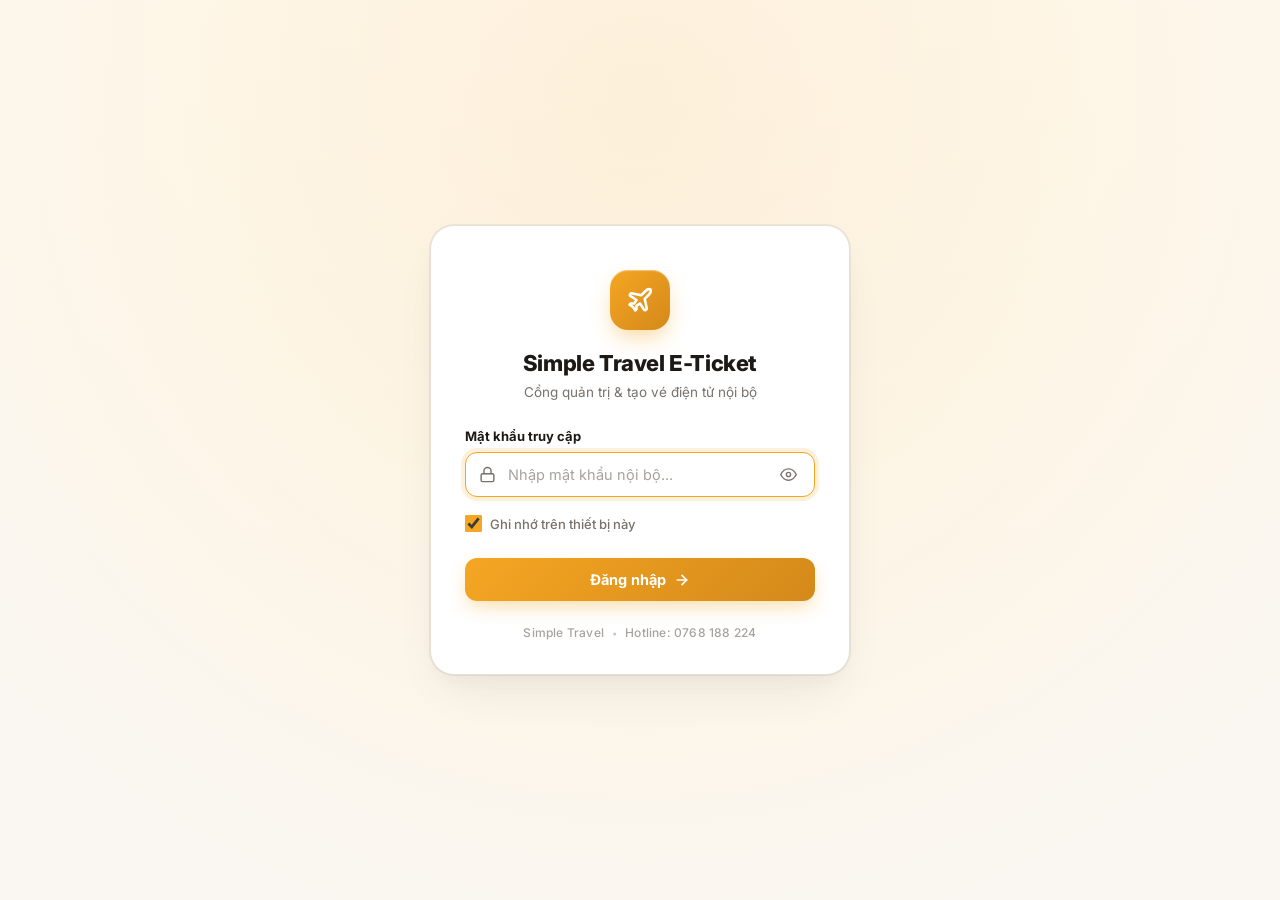
==== commit 32de8e88: "feat: redesign auth UI to brand guidelines, support eticket.simpletravel.vn, optimize cloud storage" ====
--- a/index.html
+++ b/index.html
@@ -7,7 +7,7 @@
   <link rel="preconnect" href="https://fonts.googleapis.com">
   <link rel="preconnect" href="https://fonts.gstatic.com" crossorigin>
   <link href="https://fonts.googleapis.com/css2?family=Inter:wght@300;400;500;600;700;800&display=swap" rel="stylesheet">
-  <link rel="stylesheet" href="css/style.css?v=4.1">
+  <link rel="stylesheet" href="css/style.css?v=5.5">
   <script>
     // Early session check to prevent FOUC (flash of unauthenticated content)
     (function() {
@@ -23,7 +23,11 @@
   <!-- ===== AUTH LOGIN OVERLAY ===== -->
   <div id="auth-overlay" class="auth-overlay">
     <div class="auth-card" id="auth-card">
-      <div class="auth-logo-badge">✈️</div>
+      <div class="auth-logo-badge">
+        <svg width="28" height="28" viewBox="0 0 24 24" fill="none" stroke="currentColor" stroke-width="2.2" stroke-linecap="round" stroke-linejoin="round">
+          <path d="M17.8 19.2 16 11l3.5-3.5C21 6 21.5 4 21 3c-1-.5-3 0-4.5 1.5L13 8 4.8 6.2c-.5-.1-.9.1-1.1.5l-.3.5c-.2.5-.1 1 .3 1.3L9 12l-2 3H4l-1 1 3 2 2 3 1-1v-3l3-2 3.5 5.3c.3.4.8.5 1.3.3l.5-.3c.4-.2.6-.6.5-1.1z"/>
+        </svg>
+      </div>
       <h2 class="auth-title">Simple Travel E-Ticket</h2>
       <p class="auth-subtitle">Cổng quản trị &amp; tạo vé điện tử nội bộ</p>
       
@@ -31,9 +35,16 @@
         <div class="auth-field">
           <label for="auth-password" class="auth-label">Mật khẩu truy cập</label>
           <div class="auth-input-wrap">
-            <span class="auth-input-icon">🔒</span>
+            <span class="auth-input-icon">
+              <svg width="17" height="17" viewBox="0 0 24 24" fill="none" stroke="currentColor" stroke-width="2" stroke-linecap="round" stroke-linejoin="round">
+                <rect x="3" y="11" width="18" height="11" rx="2" ry="2"/>
+                <path d="M7 11V7a5 5 0 0 1 10 0v4"/>
+              </svg>
+            </span>
             <input type="password" id="auth-password" class="auth-input" placeholder="Nhập mật khẩu nội bộ..." autocomplete="current-password">
-            <button type="button" id="btn-toggle-pwd" class="btn-toggle-pwd" title="Hiện/ẩn mật khẩu">👁️</button>
+            <button type="button" id="btn-toggle-pwd" class="btn-toggle-pwd" title="Hiện/ẩn mật khẩu">
+              <svg width="17" height="17" viewBox="0 0 24 24" fill="none" stroke="currentColor" stroke-width="2" stroke-linecap="round" stroke-linejoin="round"><path d="M1 12s4-8 11-8 11 8 11 8-4 8-11 8-11-8-11-8z"/><circle cx="12" cy="12" r="3"/></svg>
+            </button>
           </div>
           <div id="auth-error" class="auth-error" style="display:none;"></div>
         </div>
@@ -45,9 +56,19 @@
           </label>
         </div>
 
-        <button type="submit" id="btn-auth-login" class="btn btn--primary auth-btn-submit">
-          <span>Đăng nhập</span> ➔
+        <button type="submit" id="btn-auth-login" class="btn auth-btn-submit">
+          <span>Đăng nhập</span>
+          <svg width="16" height="16" viewBox="0 0 24 24" fill="none" stroke="currentColor" stroke-width="2.5" stroke-linecap="round" stroke-linejoin="round">
+            <line x1="5" y1="12" x2="19" y2="12"></line>
+            <polyline points="12 5 19 12 12 19"></polyline>
+          </svg>
         </button>
+
+        <div class="auth-footer-note">
+          <span>Simple Travel</span>
+          <span class="auth-footer-dot">•</span>
+          <span>Hotline: 0768 188 224</span>
+        </div>
       </form>
     </div>
   </div>
@@ -455,7 +476,7 @@
               <div class="share-link-row">
                 <input type="text" id="mobile-url-input" readonly class="share-link-input" spellcheck="false">
                 <button class="btn btn--outline btn--sm" id="btn-copy-mobile-url" title="Sao chép link vé trực tuyến" style="white-space:nowrap;">📋 Copy</button>
-                <button class="btn btn--primary btn--sm" id="btn-modal-save-cloud" title="Lưu booking lên đám mây" style="white-space:nowrap;">💾 Lưu link ngắn</button>
+                <button class="btn btn--primary btn--sm" id="btn-modal-save-cloud" title="Lưu booking & tạo link ngắn chính thức" style="white-space:nowrap;">💾 Lưu booking</button>
               </div>
             </div>
 
@@ -476,14 +497,14 @@
   </div>
 
   <!-- ===== MODAL: BOOKING HISTORY ===== -->
-  <div class="modal-backdrop" id="modal-history" style="display:none;">
-    <div class="modal-card" style="max-width: 860px; width: 95%;">
+  <div class="modal-backdrop" id="modal-history">
+    <div class="modal-card" style="max-width: 1020px; width: 96%;">
       <div class="modal-header">
         <div class="modal-title">
           <span style="font-size: 22px;">📂</span>
           <div>
             <h3>Quản lý Booking &amp; Lịch sử vé</h3>
-            <p>Danh sách các mã đặt chỗ đã tạo — Bấm để mở lại vé, lấy link mobile hoặc copy hành trình</p>
+            <p>Danh sách các mã đặt chỗ đã lưu — Bấm để mở vé, lấy link mobile, tải mã QR hoặc copy hành trình</p>
           </div>
         </div>
         <button class="modal-close" id="btn-modal-history-close" title="Đóng">✕</button>
@@ -491,21 +512,29 @@
 
       <div class="modal-body" style="flex-direction: column; gap: 12px; padding: 16px 20px;">
         <div style="display: flex; gap: 10px; align-items: center; justify-content: space-between; flex-wrap: wrap;">
-          <input type="text" id="history-search-input" placeholder="🔍 Tìm theo Mã đặt chỗ (PNR), Tên khách hoặc Chặng bay..." class="font-select" style="padding: 8px 12px; font-size: 13px; flex: 1; min-width: 260px;" spellcheck="false">
+          <div class="history-search-wrapper" style="position: relative; flex: 1; min-width: 260px; display: flex; align-items: center;">
+            <input type="text" id="history-search-input" placeholder="🔍 Tìm theo Mã đặt chỗ (PNR), Tên khách hoặc Chặng bay..." class="font-select" style="padding: 8px 32px 8px 12px; font-size: 13px; width: 100%; box-sizing: border-box;" spellcheck="false">
+            <button type="button" id="btn-clear-history-search" title="Xóa tìm kiếm" style="display: none; position: absolute; right: 8px; background: none; border: none; font-size: 14px; line-height: 1; color: #94a3b8; cursor: pointer; padding: 4px; border-radius: 50%;">✕</button>
+          </div>
           
           <div style="display: flex; align-items: center; gap: 6px;">
             <label for="history-sort-select" style="font-size: 12px; font-weight: 600; color: var(--brand-dark); white-space: nowrap;">Sắp xếp:</label>
             <select id="history-sort-select" class="font-select" style="padding: 7px 10px; font-size: 12px; border-radius: var(--radius-sm); background: #fff;">
-              <option value="flightDate-asc" selected>🛫 Ngày bay (Gần nhất → Xa nhất)</option>
-              <option value="flightDate-desc">🛫 Ngày bay (Xa nhất → Gần nhất)</option>
-              <option value="updatedAt-desc">🕒 Thời gian lưu (Mới nhất)</option>
-              <option value="pnr-asc">🔤 Mã đặt chỗ (A → Z)</option>
+              <option value="flightDate-asc" selected>Ngày bay ↑</option>
+              <option value="flightDate-desc">Ngày bay ↓</option>
+              <option value="updatedAt-desc">Ngày lưu mới nhất</option>
+              <option value="pnr-asc">Mã đặt chỗ (A → Z)</option>
             </select>
           </div>
 
-          <button class="btn btn--outline btn--sm" id="btn-clear-all-history" style="color: #ef4444; border-color: #fca5a5; white-space: nowrap;">
-            🗑️ Xóa tất cả
-          </button>
+          <div style="display: flex; gap: 8px;">
+            <button class="btn btn--outline btn--sm" id="btn-sync-history" style="white-space: nowrap; font-weight: 600;" title="Đồng bộ danh sách booking từ hệ thống đám mây">
+              🔄 Đồng bộ
+            </button>
+            <button class="btn btn--outline btn--sm" id="btn-clear-all-history" style="color: #ef4444; border-color: #fca5a5; white-space: nowrap;">
+              🗑️ Xóa tất cả
+            </button>
+          </div>
         </div>
 
         <div id="history-table-container" style="max-height: 440px; overflow-y: auto; border: 1px solid var(--brand-border); border-radius: 8px; background: #fff;">
@@ -552,9 +581,43 @@
     </div>
   </div>
 
+  <!-- ===== MODAL: IMAGE EXPORT & PREVIEW (MOBILE / IOS FRIENDLY) ===== -->
+  <div class="modal-backdrop" id="modal-image-preview" style="display:none; z-index: 10005;">
+    <div class="modal-card" style="max-width: 460px; width: 94%; margin: auto;">
+      <div class="modal-header" style="padding: 14px 18px;">
+        <div class="modal-title">
+          <span style="font-size: 20px;">🖼️</span>
+          <div>
+            <h3 id="image-preview-title" style="font-size: 15px;">Xem &amp; Lưu ảnh</h3>
+            <p id="image-preview-subtitle" style="font-size: 11.5px;">Chạm giữ để lưu vào Thư viện ảnh hoặc chọn bên dưới</p>
+          </div>
+        </div>
+        <button class="modal-close" id="btn-image-preview-close" title="Đóng">✕</button>
+      </div>
+      <div class="modal-body" style="padding: 16px; flex-direction: column; align-items: center;">
+        <div style="width: 100%; display: flex; justify-content: center; background: #f8fafc; border: 1px solid var(--brand-border); border-radius: 12px; padding: 12px; overflow: hidden;">
+          <img id="image-preview-img" src="" alt="Preview" style="max-width: 100%; max-height: 48vh; object-fit: contain; border-radius: 8px; box-shadow: 0 4px 16px rgba(0,0,0,0.12); display: block;">
+        </div>
+        
+        <div style="font-size: 12px; color: #64748B; text-align: center; margin-top: 10px; line-height: 1.45;">
+          💡 <strong>Mẹo trên iPhone:</strong> Chạm và giữ ảnh 1 giây để chọn <em>"Lưu vào Ảnh"</em> hoặc gửi Zalo.
+        </div>
+
+        <div style="display: flex; gap: 10px; width: 100%; margin-top: 14px; flex-wrap: wrap;">
+          <button class="btn btn--primary" id="btn-image-preview-share" style="flex: 1; padding: 11px 14px; font-size: 13px; font-weight: 700; justify-content: center; white-space: nowrap;">
+            📲 Lưu vào Ảnh / Gửi Zalo
+          </button>
+          <button class="btn btn--outline" id="btn-image-preview-download" style="flex: 1; padding: 11px 14px; font-size: 13px; font-weight: 600; justify-content: center; white-space: nowrap;">
+            ⬇️ Tải file về máy
+          </button>
+        </div>
+      </div>
+    </div>
+  </div>
+
   <script src="https://cdnjs.cloudflare.com/ajax/libs/html2canvas/1.4.1/html2canvas.min.js"></script>
   <script src="js/vendor/lz-string.min.js"></script>
   <script src="js/vendor/qrcode.min.js"></script>
-  <script src="js/app.js?v=4.9"></script>
+  <script src="js/app.js?v=5.4"></script>
 </body>
 </html>
--- a/css/style.css
+++ b/css/style.css
@@ -986,21 +986,22 @@
 .flight-summary-textarea {
   width: 100%;
   flex: 1;
-  min-height: 180px;
-  padding: 10px 12px;
-  border: 1px solid var(--brand-border);
-  border-radius: var(--radius-sm);
-  background: #ffffff;
-  font-size: 11.5px;
-  line-height: 1.5;
-  color: var(--brand-dark);
-  font-family: -apple-system, BlinkMacSystemFont, "Segoe UI", Roboto, sans-serif;
+  min-height: 185px;
+  padding: 12px 14px;
+  border: 1.5px solid #e2e8f0;
+  border-radius: 8px;
+  background: #f8fafc;
+  font-size: 12.5px;
+  line-height: 1.6;
+  color: #1e293b;
+  font-family: 'Inter', system-ui, -apple-system, sans-serif;
   resize: none;
   box-sizing: border-box;
   outline: none;
 }
 .flight-summary-textarea:focus {
   border-color: var(--brand-primary);
+  background: #ffffff;
 }
 
 /* A4 Ticket Embedded QR Badge */
@@ -1050,43 +1051,311 @@
   background: #f8fafc;
   color: var(--brand-dark);
   font-weight: 700;
-  text-align: left;
-  padding: 10px 12px;
+  text-align: center;
+  vertical-align: middle;
+  padding: 10px 10px;
   border-bottom: 1px solid var(--brand-border);
   position: sticky;
   top: 0;
   z-index: 1;
+  white-space: nowrap;
 }
 .history-table td {
-  padding: 10px 12px;
+  padding: 10px 8px;
   border-bottom: 1px solid #f1f5f9;
-  vertical-align: middle;
+  vertical-align: top;
+  text-align: center;
 }
 .history-table tr:hover {
   background: #f8fafc;
 }
 .history-pnr-badge {
-  background: #fef3c7;
-  color: #92400e;
+  color: #0f172a;
   font-weight: 800;
-  font-size: 13px;
+  font-size: 13.5px;
   letter-spacing: 0.5px;
-  padding: 3px 8px;
+  display: inline-block;
+  font-family: 'Inter', system-ui, -apple-system, sans-serif;
+}
+.history-actions {
+  display: flex;
+  flex-direction: column;
+  gap: 5px;
+  align-items: center;
+  justify-content: center;
+  width: 100%;
+}
+.history-actions-row {
+  display: flex;
+  gap: 5px;
+  align-items: center;
+  justify-content: center;
+  width: 100%;
+}
+.history-actions .btn {
+  padding: 4px 8px;
+  font-size: 11px;
+  font-weight: 600;
+  white-space: nowrap;
   border-radius: 6px;
-  display: inline-block;
-  font-family: monospace;
-}
-.history-actions {
-  display: flex;
-  gap: 6px;
-  align-items: center;
+  display: inline-flex;
+  align-items: center;
+  justify-content: center;
+  gap: 4px;
+}
+.history-actions .btn-act-load {
+  background: #f1f5f9;
+  color: #1e293b;
+  border: 1px solid #cbd5e1;
+}
+.history-actions .btn-act-load:hover {
+  background: #e2e8f0;
+}
+.history-actions .btn-act-copy {
+  background: #f0f9ff;
+  color: #0284c7;
+  border-color: #bae6fd;
+}
+.history-actions .btn-act-copy:hover {
+  background: #e0f2fe;
+}
+.history-actions .btn-act-qr {
+  background: #f8fafc;
+  color: #475569;
+  border-color: #cbd5e1;
+}
+.history-actions .btn-act-qr:hover {
+  background: #f1f5f9;
+}
+.history-actions .btn-act-mobile {
+  background: #ecfdf5;
+  color: #059669;
+  border-color: #a7f3d0;
+  text-decoration: none;
+}
+.history-actions .btn-act-mobile:hover {
+  background: #d1fae5;
+}
+.history-actions .btn-act-del {
+  background: #ffffff;
+  color: #ef4444;
+  border-color: #fca5a5;
+}
+.history-actions .btn-act-del:hover {
+  background: #fef2f2;
+}
+
+#modal-history {
+  display: none;
+}
+
+/* ============================================================
+   MOBILE-ONLY DEDICATED VIEW (BOOKING MANAGER ONLY)
+   On screens <= 768px:
+   - Hide desktop generator layout (sidebar upload, editor, preview toolbar)
+   - Present Quản lý Booking directly as the main full-screen app view
+   - Transform table rows into modern touch-friendly cards
+   ============================================================ */
+@media (max-width: 768px) {
+  /* 1. Header optimization on mobile */
+  .header {
+    padding: 10px 14px;
+    height: auto;
+    flex-wrap: wrap;
+    gap: 8px;
+  }
+  .header__brand .header__subtitle,
+  .header .badge,
+  #btn-header-change-pwd {
+    display: none !important;
+  }
+  .header__brand .header__title {
+    font-size: 15px;
+  }
+  #btn-header-history {
+    background: var(--brand-primary) !important;
+    color: #0f172a !important;
+    border-color: var(--brand-primary) !important;
+    font-weight: 700 !important;
+  }
+
+  /* 2. Hide Desktop-only Generator Layout */
+  .app-layout,
+  .edit-toolbar,
+  #preview-container,
+  #preview-toolbar {
+    display: none !important;
+  }
+
+  /* 3. Make Booking History Modal the default full-screen mobile app view */
+  #modal-history {
+    display: flex !important;
+    position: static !important;
+    background: transparent !important;
+    padding: 0 !important;
+    z-index: 10 !important;
+    min-height: calc(100vh - 65px);
+  }
+  #modal-history .modal-card {
+    width: 100% !important;
+    max-width: 100% !important;
+    border-radius: 0 !important;
+    border: none !important;
+    box-shadow: none !important;
+    background: #F8FAFC !important;
+    min-height: calc(100vh - 65px);
+  }
+  #modal-history .modal-header {
+    padding: 14px 16px;
+    background: #FFFFFF;
+    border-bottom: 1px solid var(--brand-border);
+  }
+  #modal-history .modal-close {
+    display: none !important; /* Always stays in booking manager on mobile */
+  }
+  #modal-history .modal-body {
+    padding: 12px 12px 24px !important;
+  }
+
+  /* 4. Transform table to clean, modern touch-friendly cards */
+  #history-table-container {
+    background: transparent !important;
+    border: none !important;
+    max-height: none !important;
+    overflow-y: visible !important;
+  }
+  .history-table, 
+  .history-table thead, 
+  .history-table tbody, 
+  .history-table tr, 
+  .history-table td {
+    display: block;
+    width: 100% !important;
+    box-sizing: border-box;
+  }
+  .history-table thead {
+    display: none; /* Hide desktop table headers */
+  }
+  .history-table tr {
+    background: #FFFFFF;
+    border: 1px solid var(--brand-border);
+    border-radius: 12px;
+    padding: 14px 14px 12px;
+    margin-bottom: 12px;
+    box-shadow: 0 2px 8px rgba(0,0,0,0.04);
+  }
+  .history-table tr:hover {
+    background: #FFFFFF;
+  }
+  .history-table td {
+    padding: 4px 0 !important;
+    border: none !important;
+  }
+
+  /* Card rows */
+  .history-table tr td:nth-child(1) {
+    display: flex;
+    align-items: center;
+    justify-content: space-between;
+    margin-bottom: 4px;
+  }
+  .history-table tr td:nth-child(2) {
+    font-size: 13.5px;
+    font-weight: 700;
+    color: var(--brand-dark);
+  }
+  .history-table tr td:nth-child(3) {
+    font-size: 12.5px !important;
+    color: #D97706 !important;
+    font-weight: 700 !important;
+    margin-bottom: 4px;
+  }
+  .history-table tr td:nth-child(4) {
+    font-size: 12px !important;
+    color: #334155 !important;
+    line-height: 1.4 !important;
+    padding: 6px 0 !important;
+    border-top: 1px dashed #E2E8F0 !important;
+    border-bottom: 1px dashed #E2E8F0 !important;
+    margin: 6px 0 !important;
+  }
+  .history-table tr td:nth-child(5) {
+    font-size: 11.5px !important;
+    color: #64748B !important;
+    margin-bottom: 10px;
+  }
+  .history-table tr td:nth-child(6) {
+    margin-top: 8px;
+    padding-top: 8px !important;
+    border-top: 1px solid #F1F5F9 !important;
+  }
+  .history-actions {
+    display: flex;
+    flex-direction: column;
+    gap: 8px;
+    width: 100%;
+  }
+  .history-actions-row {
+    display: flex;
+    gap: 8px;
+    width: 100%;
+  }
+  .history-actions .btn {
+    flex: 1;
+    padding: 8px 6px !important;
+    font-size: 12px !important;
+    font-weight: 600;
+    justify-content: center;
+    border-radius: 8px;
+  }
+  /* On mobile: Hide "Edit", keep Delete or make rows clean */
+  .history-actions button[data-action="load"] {
+    display: none !important;
+  }
+
+  /* 5. Mobile QR Modal full-screen popup */
+  #modal-mobile-qr .modal-card {
+    width: 96% !important;
+    max-height: 92vh !important;
+  }
+  #modal-mobile-qr .mobile-preview-col {
+    display: none !important; /* Hide mockup iframe on phone to focus on quick copy & QR */
+  }
+  #modal-mobile-qr .modal-actions-col {
+    width: 100% !important;
+  }
+
+  /* 6. Image Preview / Save Modal on mobile */
+  #modal-image-preview {
+    position: fixed !important;
+    inset: 0 !important;
+    background: rgba(15, 23, 42, 0.75) !important;
+    backdrop-filter: blur(8px) !important;
+    z-index: 10005 !important;
+    display: none;
+    align-items: center;
+    justify-content: center;
+    padding: 16px !important;
+  }
+  #modal-image-preview .modal-card {
+    width: 95% !important;
+    max-width: 440px !important;
+    border-radius: 16px !important;
+    box-shadow: 0 20px 40px rgba(0,0,0,0.3) !important;
+    background: #ffffff !important;
+    min-height: auto !important;
+  }
+  #modal-image-preview .modal-close {
+    display: block !important;
+  }
 }
 
 /* ============================================================
    AUTH LOGIN OVERLAY & GATEKEEPER
    ============================================================ */
 html.auth-locked .header,
-html.auth-locked .app-layout {
+html.auth-locked .app-layout,
+html.auth-locked #modal-history {
   display: none !important;
 }
 
@@ -1094,14 +1363,14 @@
   position: fixed;
   inset: 0;
   z-index: 99999;
-  background: #0B0F19;
+  background-color: #FAF7F2;
   background-image: 
-    radial-gradient(at 0% 0%, rgba(245, 166, 35, 0.12) 0px, transparent 50%),
-    radial-gradient(at 100% 100%, rgba(30, 41, 59, 0.8) 0px, transparent 50%);
-  display: flex;
-  align-items: center;
-  justify-content: center;
-  padding: 20px;
+    radial-gradient(circle at 50% 10%, rgba(245, 166, 35, 0.16) 0%, rgba(253, 243, 224, 0.8) 45%, #FAF7F2 85%),
+    linear-gradient(180deg, #FFFFFF 0%, #FAF7F2 100%);
+  display: flex;
+  align-items: center;
+  justify-content: center;
+  padding: 24px 16px;
   opacity: 1;
   transition: opacity 0.3s ease, visibility 0.3s;
 }
@@ -1114,47 +1383,62 @@
 
 .auth-card {
   width: 100%;
-  max-width: 400px;
-  background: #1E293B;
-  border: 1px solid #334155;
-  border-radius: 20px;
-  padding: 36px 28px;
-  box-shadow: 0 25px 50px -12px rgba(0, 0, 0, 0.5), 0 0 0 1px rgba(255, 255, 255, 0.05);
+  max-width: 420px;
+  background: #FFFFFF;
+  border: 1px solid #E8E0D5;
+  border-radius: 24px;
+  padding: 44px 34px 34px;
+  box-shadow: 
+    0 24px 50px -15px rgba(28, 25, 23, 0.08), 
+    0 8px 20px -6px rgba(28, 25, 23, 0.04), 
+    0 0 0 1px rgba(232, 224, 213, 0.7);
   text-align: center;
-  animation: auth-slide-up 0.4s cubic-bezier(0.16, 1, 0.3, 1);
+  animation: auth-slide-up 0.45s cubic-bezier(0.16, 1, 0.3, 1);
+  box-sizing: border-box;
 }
 
 @keyframes auth-slide-up {
-  from { opacity: 0; transform: translateY(20px) scale(0.97); }
+  from { opacity: 0; transform: translateY(18px) scale(0.98); }
   to { opacity: 1; transform: translateY(0) scale(1); }
 }
 
 .auth-logo-badge {
-  width: 54px;
-  height: 54px;
+  width: 60px;
+  height: 60px;
   background: linear-gradient(135deg, #F5A623 0%, #D4891A 100%);
   color: #FFFFFF;
-  border-radius: 14px;
+  border-radius: 18px;
   display: inline-flex;
   align-items: center;
   justify-content: center;
-  font-size: 26px;
-  margin-bottom: 16px;
-  box-shadow: 0 8px 16px rgba(245, 166, 35, 0.3);
+  margin-bottom: 20px;
+  box-shadow: 0 10px 22px -4px rgba(245, 166, 35, 0.45), inset 0 1px 1px rgba(255, 255, 255, 0.4);
+  transition: transform 0.25s ease;
+}
+
+.auth-logo-badge:hover {
+  transform: scale(1.05) rotate(-3deg);
+}
+
+.auth-logo-badge svg {
+  color: #FFFFFF;
 }
 
 .auth-title {
-  font-size: 20px;
+  font-size: 22px;
   font-weight: 800;
-  color: #F8FAFC;
+  color: #1C1917;
   margin-bottom: 6px;
-  letter-spacing: -0.3px;
+  letter-spacing: -0.4px;
+  font-family: 'Inter', system-ui, -apple-system, sans-serif;
 }
 
 .auth-subtitle {
-  font-size: 13px;
-  color: #94A3B8;
-  margin-bottom: 24px;
+  font-size: 13.5px;
+  color: #78716C;
+  font-weight: 400;
+  line-height: 1.5;
+  margin-bottom: 26px;
 }
 
 .auth-form {
@@ -1162,14 +1446,14 @@
 }
 
 .auth-field {
-  margin-bottom: 16px;
+  margin-bottom: 18px;
 }
 
 .auth-label {
   display: block;
-  font-size: 12px;
-  font-weight: 600;
-  color: #CBD5E1;
+  font-size: 13px;
+  font-weight: 700;
+  color: #1C1917;
   margin-bottom: 8px;
 }
 
@@ -1182,98 +1466,157 @@
 .auth-input-icon {
   position: absolute;
   left: 14px;
-  font-size: 16px;
+  display: flex;
+  align-items: center;
+  justify-content: center;
+  color: #78716C;
   pointer-events: none;
-  opacity: 0.8;
 }
 
 .auth-input {
   width: 100%;
-  background: #0F172A;
-  border: 1.5px solid #334155;
-  border-radius: 10px;
-  padding: 12px 42px 12px 40px;
-  color: #F8FAFC;
-  font-size: 14px;
-  transition: all 0.2s;
+  background: #FAF7F2;
+  border: 1.5px solid #E8E0D5;
+  border-radius: 12px;
+  padding: 13px 44px 13px 42px;
+  color: #1C1917;
+  font-size: 14.5px;
+  font-weight: 500;
+  font-family: 'Inter', inherit;
+  transition: all 0.2s ease;
   outline: none;
+  box-sizing: border-box;
+}
+
+.auth-input::placeholder {
+  color: #A8A29E;
+  font-weight: 400;
 }
 
 .auth-input:focus {
+  background: #FFFFFF;
   border-color: #F5A623;
-  box-shadow: 0 0 0 3px rgba(245, 166, 35, 0.2);
+  box-shadow: 0 0 0 4px rgba(245, 166, 35, 0.16);
 }
 
 .btn-toggle-pwd {
   position: absolute;
-  right: 12px;
+  right: 10px;
   background: transparent;
   border: none;
-  color: #94A3B8;
+  color: #78716C;
   cursor: pointer;
-  padding: 4px;
-  font-size: 15px;
+  padding: 6px 8px;
+  font-size: 16px;
+  border-radius: 6px;
+  display: flex;
+  align-items: center;
+  justify-content: center;
+  transition: opacity 0.15s, background-color 0.15s;
+  user-select: none;
 }
 
 .btn-toggle-pwd:hover {
-  color: #F8FAFC;
+  background: rgba(28, 25, 23, 0.05);
+  opacity: 0.85;
 }
 
 .auth-error {
-  margin-top: 8px;
-  font-size: 12px;
-  color: #F87171;
-  background: rgba(239, 68, 68, 0.1);
-  padding: 6px 10px;
-  border-radius: 6px;
-  border: 1px solid rgba(239, 68, 68, 0.2);
+  margin-top: 10px;
+  font-size: 12.5px;
+  font-weight: 500;
+  color: #B91C1C;
+  background: #FEF2F2;
+  padding: 8px 12px;
+  border-radius: 10px;
+  border: 1px solid #FECACA;
+  display: flex;
+  align-items: center;
+  gap: 6px;
 }
 
 .auth-remember-row {
-  margin-bottom: 20px;
+  margin-bottom: 22px;
 }
 
 .auth-remember-label {
   display: inline-flex;
   align-items: center;
   gap: 8px;
-  font-size: 12.5px;
-  color: #94A3B8;
+  font-size: 13px;
+  font-weight: 500;
+  color: #78716C;
   cursor: pointer;
   user-select: none;
+  transition: color 0.15s;
+}
+
+.auth-remember-label:hover {
+  color: #1C1917;
 }
 
 .auth-remember-label input[type="checkbox"] {
   accent-color: #F5A623;
-  width: 16px;
-  height: 16px;
+  width: 17px;
+  height: 17px;
+  cursor: pointer;
+  border-radius: 4px;
 }
 
 .auth-btn-submit {
   width: 100%;
-  padding: 12px;
-  font-size: 14px;
+  padding: 13px 20px;
+  font-size: 14.5px;
   font-weight: 700;
+  font-family: 'Inter', inherit;
   display: flex;
   align-items: center;
   justify-content: center;
   gap: 8px;
-  background: #F5A623;
-  color: #0F172A;
+  background: linear-gradient(135deg, #F5A623 0%, #D4891A 100%);
+  color: #FFFFFF;
   border: none;
-  border-radius: 10px;
+  border-radius: 12px;
   cursor: pointer;
-  transition: all 0.2s;
+  transition: all 0.22s ease;
+  box-shadow: 0 8px 20px -4px rgba(245, 166, 35, 0.42);
+  letter-spacing: 0.2px;
+}
+
+.auth-btn-submit svg {
+  transition: transform 0.2s ease;
 }
 
 .auth-btn-submit:hover {
-  background: #E0951C;
-  transform: translateY(-1px);
-  box-shadow: 0 6px 16px rgba(245, 166, 35, 0.35);
+  background: linear-gradient(135deg, #E0951C 0%, #C47910 100%);
+  transform: translateY(-1.5px);
+  box-shadow: 0 12px 24px -4px rgba(245, 166, 35, 0.5);
+}
+
+.auth-btn-submit:hover svg {
+  transform: translateX(3px);
 }
 
 .auth-btn-submit:active {
   transform: translateY(0);
+  box-shadow: 0 4px 10px -2px rgba(245, 166, 35, 0.35);
+}
+
+.auth-footer-note {
+  margin-top: 24px;
+  display: flex;
+  align-items: center;
+  justify-content: center;
+  gap: 8px;
+  font-size: 12px;
+  font-weight: 500;
+  color: #A8A29E;
+  letter-spacing: 0.2px;
+}
+
+.auth-footer-dot {
+  font-size: 10px;
+  opacity: 0.6;
 }
 
 .auth-shake {
